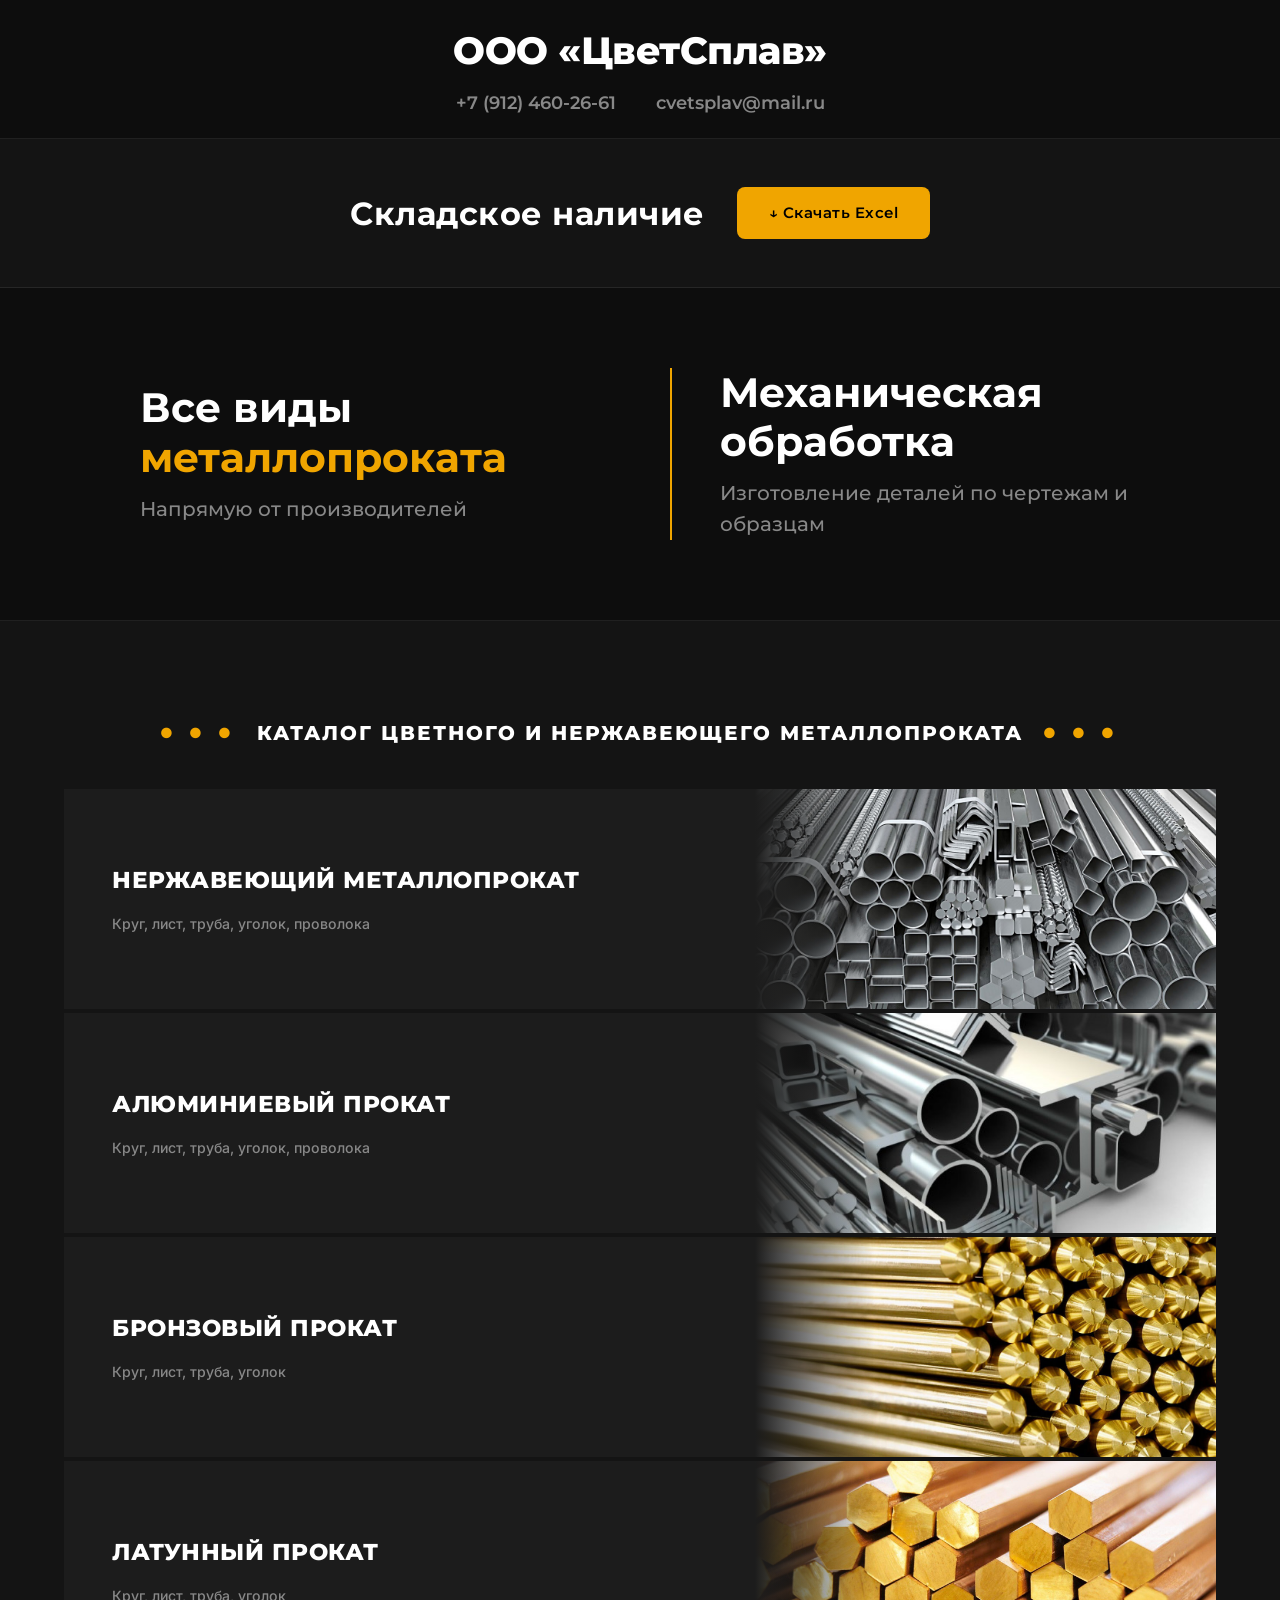
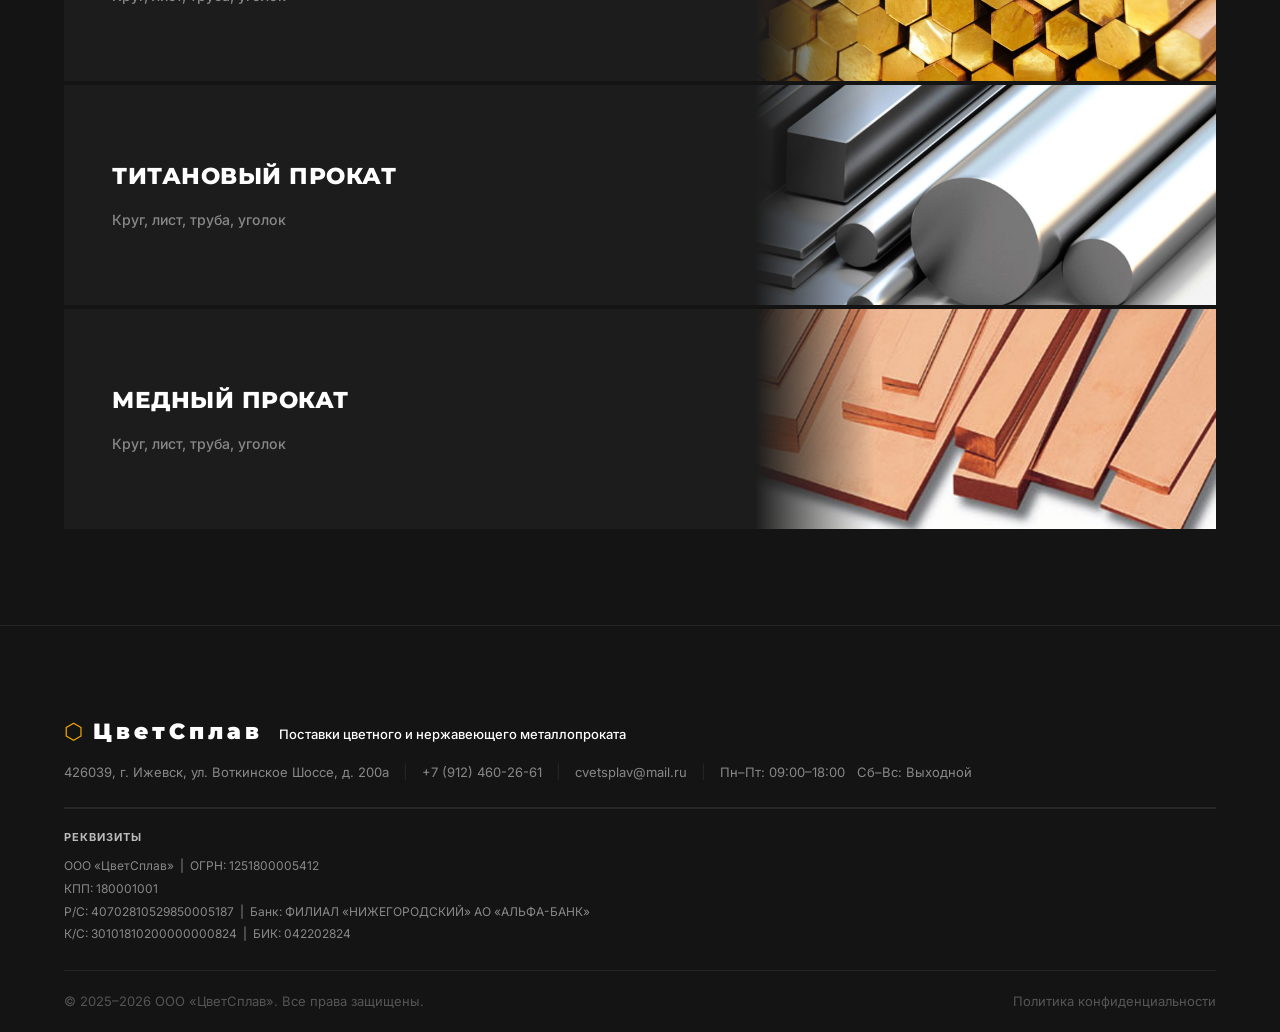
==== index.html @ f182f4a0 "fix: mobile catalog grid overlay, remove lazy loading, catalog links → tel Co-Authored-By: Claude So" ====
<!DOCTYPE html>
<html lang="ru">
<head>
  <meta charset="UTF-8" />
  <meta name="viewport" content="width=device-width, initial-scale=1.0" />
  <title>ООО «ЦветСплав» — Цветной и нержавеющий металлопрокат в Ижевске</title>
  <meta name="description" content="Поставки цветного и нержавеющего металлопроката напрямую от производителей. Нержавейка, алюминий, бронза, латунь, титан, медь. Ижевск." />
  <link rel="preconnect" href="https://fonts.googleapis.com" />
  <link rel="preconnect" href="https://fonts.gstatic.com" crossorigin />
  <link href="https://fonts.googleapis.com/css2?family=Montserrat:wght@400;500;600;700;800;900&family=Inter:wght@400;500;600&display=swap" rel="stylesheet" />
  <link rel="stylesheet" href="css/style.css" />
</head>
<body>

  <!-- 1+2. ШАПКА -->
  <header class="header" id="header">
    <div class="container">
      <div class="header__center">
        <a href="#" class="header__brand">ООО «ЦветСплав»</a>
        <div class="header__contacts">
          <a href="tel:+79124602661" class="header__contact-link">+7 (912) 460-26-61</a>
          <a href="mailto:cvetsplav@mail.ru" class="header__contact-link">cvetsplav@mail.ru</a>
        </div>
      </div>
    </div>
  </header>

  <!-- 3. СКЛАДСКОЕ НАЛИЧИЕ -->
  <section class="nalichie">
    <div class="container">
      <div class="nalichie__inner">
        <span class="nalichie__label">Складское наличие</span>
        <a href="files/nalichie.xlsx" class="btn btn--primary" download>↓ Скачать Excel</a>
      </div>
    </div>
  </section>

  <!-- 4. ДВА ТЕКСТОВЫХ БЛОКА -->
  <section class="hero-split">
    <div class="container">
      <div class="hero-split__grid">
        <div class="hero-split__left">
          <h1 class="hero-split__title">Все виды <span class="accent">металлопроката</span></h1>
          <p class="hero-split__sub">Напрямую от производителей</p>
        </div>
        <div class="hero-split__right">
          <h2 class="hero-split__title">Механическая обработка</h2>
          <p class="hero-split__sub">Изготовление деталей по чертежам и образцам</p>
        </div>
      </div>
    </div>
  </section>

  <!-- 5–10. КАТАЛОГ -->
  <section class="section catalog" id="catalog">
    <div class="container">
      <div class="catalog__header">
        <span class="catalog__dots">● ● ●</span>
        <h2 class="catalog__title">КАТАЛОГ ЦВЕТНОГО И НЕРЖАВЕЮЩЕГО МЕТАЛЛОПРОКАТА</h2>
        <span class="catalog__dots">● ● ●</span>
      </div>

      <div class="catalog__list">

        <a href="tel:+79124602661" class="cat-row">
          <div class="cat-row__body">
            <span class="cat-row__name">НЕРЖАВЕЮЩИЙ МЕТАЛЛОПРОКАТ</span>
            <span class="cat-row__sub">Круг, лист, труба, уголок, проволока</span>
          </div>
          <div class="cat-row__photo">
            <img src="img/nerzhav.jpeg" alt="Нержавеющий металлопрокат">
          </div>
        </a>

        <a href="tel:+79124602661" class="cat-row">
          <div class="cat-row__body">
            <span class="cat-row__name">АЛЮМИНИЕВЫЙ ПРОКАТ</span>
            <span class="cat-row__sub">Круг, лист, труба, уголок, проволока</span>
          </div>
          <div class="cat-row__photo">
            <img src="img/alum.jpg" alt="Алюминиевый прокат">
          </div>
        </a>

        <a href="tel:+79124602661" class="cat-row">
          <div class="cat-row__body">
            <span class="cat-row__name">БРОНЗОВЫЙ ПРОКАТ</span>
            <span class="cat-row__sub">Круг, лист, труба, уголок</span>
          </div>
          <div class="cat-row__photo">
            <img src="img/bronz.jpg" alt="Бронзовый прокат">
          </div>
        </a>

        <a href="tel:+79124602661" class="cat-row">
          <div class="cat-row__body">
            <span class="cat-row__name">ЛАТУННЫЙ ПРОКАТ</span>
            <span class="cat-row__sub">Круг, лист, труба, уголок</span>
          </div>
          <div class="cat-row__photo">
            <img src="img/latun.jpg" alt="Латунный прокат">
          </div>
        </a>

        <a href="tel:+79124602661" class="cat-row">
          <div class="cat-row__body">
            <span class="cat-row__name">ТИТАНОВЫЙ ПРОКАТ</span>
            <span class="cat-row__sub">Круг, лист, труба, уголок</span>
          </div>
          <div class="cat-row__photo">
            <img src="img/titan.jpeg" alt="Титановый прокат">
          </div>
        </a>

        <a href="tel:+79124602661" class="cat-row">
          <div class="cat-row__body">
            <span class="cat-row__name">МЕДНЫЙ ПРОКАТ</span>
            <span class="cat-row__sub">Круг, лист, труба, уголок</span>
          </div>
          <div class="cat-row__photo">
            <img src="img/med.jpg" alt="Медный прокат">
          </div>
        </a>

      </div>
    </div>
  </section>

  <!-- 11. ФУТЕР -->
  <footer class="footer">
    <div class="container">
      <div class="footer__bar">
        <div class="footer__bar-row footer__bar-row--top">
          <a href="#" class="logo footer__bar-logo">
            <span class="logo__icon">⬡</span>
            <span class="logo__text">ЦветСплав</span>
          </a>
          <span class="footer__bar-desc">Поставки цветного и нержавеющего металлопроката</span>
        </div>
        <div class="footer__bar-row footer__bar-row--contacts">
          <span class="footer__bar-item">426039, г. Ижевск, ул. Воткинское Шоссе, д. 200а</span>
          <span class="footer__bar-sep">|</span>
          <a href="tel:+79124602661" class="footer__bar-item footer__bar-link">+7 (912) 460-26-61</a>
          <span class="footer__bar-sep">|</span>
          <a href="mailto:cvetsplav@mail.ru" class="footer__bar-item footer__bar-link">cvetsplav@mail.ru</a>
          <span class="footer__bar-sep">|</span>
          <span class="footer__bar-item">Пн–Пт: 09:00–18:00 &nbsp; Сб–Вс: Выходной</span>
        </div>
      </div>
      <div class="footer__requisites">
        <strong>Реквизиты</strong>
        <p>ООО «ЦветСплав» &nbsp;|&nbsp; ОГРН: 1251800005412</p>
        <p>КПП: 180001001</p>
        <p>Р/С: 40702810529850005187 &nbsp;|&nbsp; Банк: ФИЛИАЛ «НИЖЕГОРОДСКИЙ» АО «АЛЬФА-БАНК»</p>
        <p>К/С: 30101810200000000824 &nbsp;|&nbsp; БИК: 042202824</p>
      </div>
      <div class="footer__bottom">
        <p>© 2025–2026 ООО «ЦветСплав». Все права защищены.</p>
        <a href="#">Политика конфиденциальности</a>
      </div>
    </div>
  </footer>

  <script src="js/main.js"></script>
</body>
</html>
---- css/style.css ----
/* ===== RESET & BASE ===== */
*, *::before, *::after { box-sizing: border-box; margin: 0; padding: 0; }

:root {
  --bg: #0d0d0d;
  --bg-2: #141414;
  --bg-3: #1c1c1c;
  --bg-4: #252525;
  --border: rgba(255,255,255,.08);
  --text: #e8e8e8;
  --text-muted: #888;
  --accent: #f0a500;
  --accent-dark: #c88800;
  --accent-rgb: 240, 165, 0;
  --white: #fff;
  --font-head: 'Montserrat', sans-serif;
  --font-body: 'Inter', sans-serif;
  --radius: 8px;
  --radius-lg: 16px;
  --shadow: 0 8px 40px rgba(0,0,0,.5);
  --transition: .25s ease;
}

html { scroll-behavior: smooth; scroll-padding-top: 80px; }

body {
  background: var(--bg);
  color: var(--text);
  font-family: var(--font-body);
  font-size: 16px;
  line-height: 1.6;
  overflow-x: hidden;
}

a { color: inherit; text-decoration: none; transition: color var(--transition); }
ul { list-style: none; }
img { max-width: 100%; display: block; }
button { cursor: pointer; border: none; background: none; font-family: inherit; }

.accent { color: var(--accent); }

/* ===== CONTAINER ===== */
.container {
  max-width: 1200px;
  margin: 0 auto;
  padding: 0 24px;
}

/* ===== BUTTONS ===== */
.btn {
  display: inline-flex;
  align-items: center;
  justify-content: center;
  gap: 8px;
  font-family: var(--font-head);
  font-weight: 600;
  font-size: 15px;
  letter-spacing: .5px;
  border-radius: var(--radius);
  transition: all var(--transition);
  cursor: pointer;
  white-space: nowrap;
}
.btn--lg { padding: 16px 36px; font-size: 16px; border-radius: 10px; }
.btn--sm { padding: 9px 20px; font-size: 13px; }
.btn--full { width: 100%; }

.btn--primary {
  background: var(--accent);
  color: #000;
  padding: 14px 32px;
}
.btn--primary:hover { background: var(--accent-dark); transform: translateY(-2px); box-shadow: 0 8px 24px rgba(var(--accent-rgb),.35); }

.btn--outline {
  border: 1.5px solid var(--accent);
  color: var(--accent);
  padding: 12px 28px;
  background: transparent;
}
.btn--outline:hover { background: var(--accent); color: #000; }

.btn--ghost {
  border: 1.5px solid rgba(255,255,255,.3);
  color: var(--white);
  padding: 14px 32px;
  background: transparent;
}
.btn--ghost:hover { border-color: var(--white); background: rgba(255,255,255,.1); }

/* ===== SECTION ===== */
.section { padding: 96px 0; }

.section__header {
  text-align: center;
  margin-bottom: 64px;
}

.section__label {
  display: inline-block;
  font-family: var(--font-head);
  font-size: 12px;
  font-weight: 700;
  letter-spacing: 3px;
  text-transform: uppercase;
  color: var(--accent);
  margin-bottom: 12px;
}

.section__title {
  font-family: var(--font-head);
  font-size: clamp(28px, 4vw, 42px);
  font-weight: 800;
  color: var(--white);
  line-height: 1.2;
  margin-bottom: 16px;
}

.section__desc {
  font-size: 17px;
  color: var(--text-muted);
  max-width: 520px;
  margin: 0 auto;
}

/* ===== HEADER ===== */
.header {
  background: var(--bg);
  border-bottom: 1px solid var(--border);
}

.header__inner {
  display: flex;
  align-items: center;
  gap: 32px;
  height: 76px;
}

.logo {
  display: flex;
  align-items: center;
  gap: 10px;
  flex-shrink: 0;
}
.logo__icon {
  font-size: 22px;
  color: var(--accent);
  line-height: 1;
}
.logo__text {
  font-family: var(--font-head);
  font-size: 22px;
  font-weight: 900;
  letter-spacing: 4px;
  color: var(--white);
}

.nav { margin-left: auto; }
.nav__list {
  display: flex;
  gap: 4px;
  align-items: center;
}
.nav__link {
  font-family: var(--font-head);
  font-size: 13px;
  font-weight: 600;
  letter-spacing: .5px;
  color: var(--text-muted);
  padding: 6px 12px;
  border-radius: 6px;
  transition: color var(--transition), background var(--transition);
}
.nav__link:hover { color: var(--white); background: rgba(255,255,255,.06); }

.header__right {
  display: flex;
  align-items: center;
  gap: 16px;
  flex-shrink: 0;
}
.header__phone {
  font-family: var(--font-head);
  font-weight: 700;
  font-size: 15px;
  color: var(--white);
}
.header__phone:hover { color: var(--accent); }
.header__email {
  font-size: 13px;
  color: var(--text-muted);
}
.header__email:hover { color: var(--accent); }

.header__right-col {
  display: flex;
  flex-direction: column;
  align-items: flex-end;
  gap: 6px;
}

.btn--download {
  background: #ffe000;
  color: #000;
  font-family: var(--font-head);
  font-weight: 800;
  font-size: 13px;
  letter-spacing: .3px;
  padding: 8px 18px;
  border-radius: 6px;
  white-space: nowrap;
  transition: all var(--transition);
  box-shadow: 0 2px 12px rgba(255,224,0,.35);
}
.btn--download:hover {
  background: #ffd000;
  transform: translateY(-1px);
  box-shadow: 0 4px 18px rgba(255,224,0,.55);
}

.burger {
  display: none;
  flex-direction: column;
  gap: 5px;
  padding: 8px;
  margin-left: auto;
}
.burger span {
  display: block;
  width: 24px; height: 2px;
  background: var(--white);
  border-radius: 2px;
  transition: all var(--transition);
}
.burger.active span:nth-child(1) { transform: translateY(7px) rotate(45deg); }
.burger.active span:nth-child(2) { opacity: 0; }
.burger.active span:nth-child(3) { transform: translateY(-7px) rotate(-45deg); }

/* ===== HEADER CENTERED ===== */
.header__center {
  display: flex;
  flex-direction: column;
  align-items: center;
  padding: 20px 0;
  gap: 8px;
  width: 100%;
  text-align: center;
}
.header__brand {
  font-family: var(--font-head);
  font-weight: 800;
  font-size: clamp(26px, 3vw, 42px);
  color: var(--white);
  text-decoration: none;
  letter-spacing: -0.5px;
}
.header__brand:hover { color: var(--accent); }
.header__contacts {
  display: flex;
  align-items: center;
  gap: 40px;
  flex-wrap: wrap;
  justify-content: center;
}
.header__contact-link {
  font-family: var(--font-head);
  font-weight: 600;
  font-size: clamp(14px, 1.4vw, 18px);
  color: var(--text-muted);
  text-decoration: none;
  transition: color var(--transition);
}
.header__contact-link:hover { color: var(--accent); }

/* ===== CATALOG ROWS ===== */
.catalog__list {
  display: flex;
  flex-direction: column;
  gap: 4px;
}
.cat-row {
  display: flex;
  align-items: stretch;
  height: 220px;
  background: var(--bg-3);
  text-decoration: none;
  overflow: hidden;
  transition: transform .2s ease, box-shadow .2s ease;
}
.cat-row:hover {
  transform: translateY(-2px);
  box-shadow: 0 8px 32px rgba(0,0,0,.6);
}
.cat-row__body {
  flex: 1;
  padding: 40px 48px;
  display: flex;
  flex-direction: column;
  justify-content: center;
  gap: 14px;
}
.cat-row__name {
  font-family: var(--font-head);
  font-weight: 800;
  font-size: clamp(18px, 1.8vw, 26px);
  color: var(--white);
  letter-spacing: 0.5px;
  text-transform: uppercase;
}
.cat-row__sub {
  font-size: clamp(13px, 1.1vw, 16px);
  color: var(--text-muted);
  font-weight: 500;
}
.cat-row__photo {
  width: 40%;
  flex-shrink: 0;
  position: relative;
  overflow: hidden;
}
.cat-row__photo::before {
  content: '';
  position: absolute;
  left: 0; top: 0; bottom: 0;
  width: 120px;
  background: linear-gradient(to right, var(--bg-3), transparent);
  z-index: 1;
}
.cat-row__photo img {
  width: 100%;
  height: 100%;
  object-fit: cover;
  display: block;
}

/* ===== NALICHIE ===== */
.nalichie {
  background: var(--bg-2);
  border-bottom: 1px solid var(--border);
  padding: 48px 0;
}
.nalichie__inner {
  display: flex;
  align-items: center;
  justify-content: center;
  gap: 32px;
  flex-wrap: wrap;
  text-align: center;
}
.nalichie__label {
  font-family: var(--font-head);
  font-weight: 700;
  font-size: clamp(22px, 2.5vw, 32px);
  color: var(--white);
  letter-spacing: 0.5px;
}

/* ===== HERO SPLIT ===== */
.hero-split {
  background: var(--bg);
  padding: 80px 0;
  border-bottom: 1px solid var(--border);
}
.hero-split__grid {
  display: grid;
  grid-template-columns: 1fr 1fr;
  gap: 60px;
  align-items: center;
  max-width: 1000px;
  margin: 0 auto;
}
.hero-split__title {
  font-family: var(--font-head);
  font-weight: 700;
  font-size: clamp(28px, 3.2vw, 48px);
  color: var(--white);
  line-height: 1.2;
  margin-bottom: 12px;
}
.hero-split__sub {
  font-family: var(--font-head);
  font-size: clamp(16px, 1.6vw, 22px);
  font-weight: 500;
  color: var(--text-muted);
  line-height: 1.5;
}
.hero-split__right {
  padding-left: 48px;
  border-left: 2px solid var(--accent);
}

/* ===== HERO ===== */
.hero {
  position: relative;
  min-height: 100vh;
  display: flex;
  align-items: center;
  padding-top: 76px;
  overflow: hidden;
}

.hero__bg {
  position: absolute;
  inset: 0;
  background:
    linear-gradient(135deg, #0a0a0a 0%, #1a1008 40%, #0d0d0d 100%);
}

.hero__bg::before {
  content: '';
  position: absolute;
  inset: 0;
  background-image:
    repeating-linear-gradient(
      0deg,
      transparent,
      transparent 2px,
      rgba(255,255,255,.015) 2px,
      rgba(255,255,255,.015) 4px
    ),
    repeating-linear-gradient(
      90deg,
      transparent,
      transparent 60px,
      rgba(255,255,255,.015) 60px,
      rgba(255,255,255,.015) 61px
    );
}

.hero__bg::after {
  content: '';
  position: absolute;
  top: -20%;
  right: -10%;
  width: 70%;
  height: 130%;
  background: radial-gradient(ellipse at center, rgba(var(--accent-rgb), .07) 0%, transparent 65%);
  pointer-events: none;
}

.hero__overlay {
  position: absolute;
  inset: 0;
  background: linear-gradient(to bottom, rgba(13,13,13,.2) 0%, rgba(13,13,13,.7) 100%);
}

.hero__content {
  position: relative;
  max-width: 760px;
  padding: 80px 0;
}

.hero__badge {
  display: inline-flex;
  align-items: center;
  gap: 8px;
  background: rgba(var(--accent-rgb),.12);
  border: 1px solid rgba(var(--accent-rgb),.3);
  color: var(--accent);
  font-family: var(--font-head);
  font-size: 12px;
  font-weight: 700;
  letter-spacing: 2px;
  text-transform: uppercase;
  padding: 6px 16px;
  border-radius: 20px;
  margin-bottom: 28px;
}
.hero__badge::before {
  content: '';
  width: 6px; height: 6px;
  background: var(--accent);
  border-radius: 50%;
  animation: blink 1.5s ease-in-out infinite;
}
@keyframes blink { 0%,100%{opacity:1} 50%{opacity:.3} }

.hero__title {
  font-family: var(--font-head);
  font-size: clamp(28px, 3.8vw, 48px);
  font-weight: 900;
  line-height: 1.05;
  color: var(--white);
  margin-bottom: 24px;
  letter-spacing: -1px;
}

.hero__subtitle {
  font-size: clamp(17px, 1.8vw, 22px);
  color: var(--text-muted);
  line-height: 1.7;
  margin-bottom: 0;
  max-width: 600px;
}

.hero__inner {
  padding: 80px 0;
  display: flex;
  flex-direction: column;
  align-items: center;
  gap: 48px;
  text-align: center;
}

.hero__nalichie {
  display: flex;
  align-items: center;
  gap: 24px;
  flex-wrap: wrap;
  justify-content: center;
}

.hero__nalichie-label {
  font-family: var(--font-head);
  font-weight: 700;
  font-size: 20px;
  color: var(--white);
  letter-spacing: 0.5px;
}

.hero__split {
  display: grid;
  grid-template-columns: 1fr 1fr;
  gap: 60px;
  width: 100%;
  max-width: 960px;
  text-align: left;
}

.hero__split-right {
  display: flex;
  align-items: center;
  padding-left: 48px;
  border-left: 3px solid var(--accent);
}

.hero__service-text {
  font-size: clamp(17px, 1.8vw, 22px);
  font-weight: 600;
  line-height: 1.6;
  color: var(--text);
}

.hero__actions {
  display: flex;
  gap: 16px;
  flex-wrap: wrap;
  margin-bottom: 64px;
}

.hero__stats {
  display: flex;
  gap: 40px;
  padding-top: 32px;
  border-top: 1px solid var(--border);
  flex-wrap: wrap;
}
.hero__stat strong {
  display: block;
  font-family: var(--font-head);
  font-size: 28px;
  font-weight: 800;
  color: var(--accent);
  line-height: 1;
  margin-bottom: 4px;
}
.hero__stat span {
  font-size: 13px;
  color: var(--text-muted);
  letter-spacing: .5px;
}

.hero__scroll {
  position: absolute;
  bottom: 40px;
  left: 50%;
  transform: translateX(-50%);
  display: flex;
  flex-direction: column;
  align-items: center;
}
.hero__scroll-line {
  display: block;
  width: 1px;
  height: 60px;
  background: linear-gradient(to bottom, var(--accent), transparent);
  animation: scrollline 2s ease-in-out infinite;
}
@keyframes scrollline { 0%,100%{opacity:1;transform:scaleY(1)} 50%{opacity:.3;transform:scaleY(.5)} }

/* ===== SERVICES ===== */
.services { background: var(--bg); }

.services__grid {
  display: grid;
  grid-template-columns: repeat(3, 1fr);
  gap: 24px;
}

.service-card {
  background: var(--bg-3);
  border: 1px solid var(--border);
  border-radius: var(--radius-lg);
  padding: 36px 28px;
  transition: all var(--transition);
  position: relative;
  overflow: hidden;
}
.service-card::before {
  content: '';
  position: absolute;
  top: 0; left: 0; right: 0;
  height: 3px;
  background: var(--accent);
  transform: scaleX(0);
  transition: transform var(--transition);
  transform-origin: left;
}
.service-card:hover { transform: translateY(-6px); border-color: rgba(var(--accent-rgb),.3); box-shadow: var(--shadow); }
.service-card:hover::before { transform: scaleX(1); }

.service-card--accent {
  background: linear-gradient(135deg, rgba(var(--accent-rgb),.12), var(--bg-3));
  border-color: rgba(var(--accent-rgb),.25);
}

.service-card__icon {
  width: 52px; height: 52px;
  color: var(--accent);
  margin-bottom: 20px;
}
.service-card__icon svg { width: 100%; height: 100%; }

.service-card__title {
  font-family: var(--font-head);
  font-size: 18px;
  font-weight: 700;
  color: var(--white);
  margin-bottom: 12px;
}

.service-card__text {
  font-size: 14px;
  color: var(--text-muted);
  line-height: 1.6;
  margin-bottom: 20px;
}

.service-card__link {
  font-family: var(--font-head);
  font-size: 13px;
  font-weight: 600;
  color: var(--accent);
  letter-spacing: .5px;
  transition: gap var(--transition);
}
.service-card__link:hover { opacity: .8; }

/* ===== CATALOG ===== */
.catalog { background: var(--bg-2); }

.catalog__header {
  display: flex;
  align-items: center;
  justify-content: center;
  gap: 20px;
  margin-bottom: 40px;
  flex-wrap: wrap;
}

.catalog__title {
  font-family: var(--font-head);
  font-size: clamp(14px, 2vw, 20px);
  font-weight: 800;
  letter-spacing: 2px;
  color: var(--white);
  text-align: center;
}

.catalog__dots {
  color: var(--accent);
  font-size: 14px;
  letter-spacing: 6px;
  white-space: nowrap;
}

.catalog__grid {
  display: grid;
  grid-template-columns: repeat(3, 1fr);
  gap: 6px;
}

.cat-card {
  position: relative;
  display: block;
  padding-top: 75%;
  border-radius: 6px;
  overflow: hidden;
  cursor: pointer;
  text-decoration: none;
}

.cat-card:hover { transform: scale(1.03); z-index: 1; }
.cat-card { transition: transform .25s ease, box-shadow .25s ease; }
.cat-card:hover { box-shadow: 0 8px 32px rgba(0,0,0,.6); }

/* Metal texture backgrounds */
.cat-card--nerzhav {
  background:
    repeating-linear-gradient(85deg, transparent, transparent 3px, rgba(255,255,255,.04) 3px, rgba(255,255,255,.04) 4px),
    linear-gradient(160deg, #6e7a82 0%, #9eaeb8 30%, #b8c8d0 50%, #7a8a92 70%, #505a60 100%);
}
.cat-card--bronz {
  background:
    repeating-linear-gradient(80deg, transparent, transparent 4px, rgba(0,0,0,.06) 4px, rgba(0,0,0,.06) 5px),
    linear-gradient(150deg, #4a3020 0%, #7a5030 30%, #9a6840 50%, #6a4828 70%, #3a2418 100%);
}
.cat-card--latun {
  background:
    repeating-linear-gradient(75deg, transparent, transparent 3px, rgba(255,255,255,.05) 3px, rgba(255,255,255,.05) 4px),
    linear-gradient(155deg, #7a6010 0%, #b89020 30%, #d0a828 50%, #9a7818 70%, #5a4808 100%);
}
.cat-card--med {
  background:
    repeating-linear-gradient(80deg, transparent, transparent 3px, rgba(0,0,0,.05) 3px, rgba(0,0,0,.05) 4px),
    linear-gradient(150deg, #6a3010 0%, #a05020 30%, #c06830 50%, #884018 70%, #4a2808 100%);
}
.cat-card--alum {
  background:
    repeating-linear-gradient(88deg, transparent, transparent 2px, rgba(255,255,255,.06) 2px, rgba(255,255,255,.06) 3px),
    linear-gradient(160deg, #888890 0%, #b0b8c0 30%, #c8d0d8 50%, #909898 70%, #606870 100%);
}
.cat-card--dyural {
  background:
    repeating-linear-gradient(82deg, transparent, transparent 3px, rgba(255,255,255,.04) 3px, rgba(255,255,255,.04) 4px),
    linear-gradient(155deg, #505860 0%, #707880 30%, #888890 50%, #585860 70%, #383840 100%);
}
.cat-card--titan {
  background:
    repeating-linear-gradient(85deg, transparent, transparent 4px, rgba(255,255,255,.03) 4px, rgba(255,255,255,.03) 5px),
    linear-gradient(160deg, #2a3038 0%, #404850 30%, #505860 50%, #303840 70%, #202830 100%);
}
.cat-card--svinets {
  background:
    repeating-linear-gradient(78deg, transparent, transparent 3px, rgba(0,0,0,.08) 3px, rgba(0,0,0,.08) 4px),
    linear-gradient(150deg, #202830 0%, #303848 30%, #3a4050 50%, #282838 70%, #181820 100%);
}

.cat-card__overlay {
  position: absolute;
  inset: 0;
  background: linear-gradient(to top, rgba(0,0,0,.82) 0%, rgba(0,0,0,.3) 50%, rgba(0,0,0,.1) 100%);
  transition: background .25s ease;
}
.cat-card:hover .cat-card__overlay {
  background: linear-gradient(to top, rgba(0,0,0,.9) 0%, rgba(0,0,0,.4) 50%, rgba(0,0,0,.15) 100%);
}

.cat-card__body {
  position: absolute;
  bottom: 0; left: 0; right: 0;
  padding: 16px 14px;
  text-align: center;
}

.cat-card__name {
  display: block;
  font-family: var(--font-head);
  font-size: clamp(11px, 1.1vw, 14px);
  font-weight: 800;
  letter-spacing: 1px;
  color: var(--accent);
  line-height: 1.3;
  text-transform: uppercase;
  margin-bottom: 5px;
}

.cat-card__sub {
  display: block;
  font-size: 11px;
  color: rgba(255,255,255,.6);
  line-height: 1.3;
}

/* ===== ABOUT ===== */
.about {
  background: var(--bg-2);
  position: relative;
  overflow: hidden;
}
.about::before {
  content: 'STEEL';
  position: absolute;
  right: -2%;
  top: 50%;
  transform: translateY(-50%);
  font-family: var(--font-head);
  font-size: 220px;
  font-weight: 900;
  color: rgba(255,255,255,.02);
  pointer-events: none;
  user-select: none;
  letter-spacing: -10px;
}

.about__inner {
  display: grid;
  grid-template-columns: 1fr 1fr;
  gap: 80px;
  align-items: center;
}

.about__content .section__label { text-align: left; }
.about__content .section__title { text-align: left; }

.about__text {
  color: var(--text-muted);
  line-height: 1.8;
  margin-bottom: 16px;
}
.about__text strong { color: var(--white); }

.about__list {
  margin: 24px 0 36px;
  display: flex;
  flex-direction: column;
  gap: 10px;
}
.about__list li {
  display: flex;
  align-items: center;
  gap: 12px;
  font-size: 15px;
  color: var(--text);
}
.about__list li::before {
  content: '';
  flex-shrink: 0;
  width: 18px; height: 18px;
  background: rgba(var(--accent-rgb),.15);
  border: 1.5px solid var(--accent);
  border-radius: 50%;
  background-image: url("data:image/svg+xml,%3Csvg viewBox='0 0 12 12' fill='none' xmlns='http://www.w3.org/2000/svg'%3E%3Cpath d='M2 6l3 3 5-5' stroke='%23f0a500' stroke-width='1.5' stroke-linecap='round' stroke-linejoin='round'/%3E%3C/svg%3E");
  background-repeat: no-repeat;
  background-position: center;
  background-size: 12px;
}

.about__numbers {
  display: grid;
  grid-template-columns: 1fr 1fr;
  gap: 24px;
}

.about__num {
  background: var(--bg-4);
  border: 1px solid var(--border);
  border-radius: var(--radius-lg);
  padding: 28px 24px;
  text-align: center;
  transition: border-color var(--transition);
}
.about__num:hover { border-color: rgba(var(--accent-rgb),.4); }

.about__num strong {
  display: inline-block;
  font-family: var(--font-head);
  font-size: 44px;
  font-weight: 900;
  color: var(--accent);
  line-height: 1;
}
.num-suffix {
  font-family: var(--font-head);
  font-size: 24px;
  font-weight: 700;
  color: var(--accent);
}
.about__num p {
  font-size: 13px;
  color: var(--text-muted);
  margin-top: 8px;
  font-family: var(--font-head);
  letter-spacing: .5px;
}

/* ===== ADVANTAGES ===== */
.advantages { background: var(--bg); }

.advantages__grid {
  display: grid;
  grid-template-columns: repeat(3, 1fr);
  gap: 24px;
}

.adv-card {
  background: var(--bg-3);
  border: 1px solid var(--border);
  border-radius: var(--radius-lg);
  padding: 32px 28px;
  position: relative;
  transition: all var(--transition);
}
.adv-card:hover { transform: translateY(-4px); border-color: rgba(var(--accent-rgb),.25); }

.adv-card__num {
  position: absolute;
  top: 20px; right: 24px;
  font-family: var(--font-head);
  font-size: 11px;
  font-weight: 700;
  letter-spacing: 2px;
  color: rgba(var(--accent-rgb),.4);
}

.adv-card__icon {
  width: 44px; height: 44px;
  color: var(--accent);
  margin-bottom: 16px;
}
.adv-card__icon svg { width: 100%; height: 100%; }

.adv-card h3 {
  font-family: var(--font-head);
  font-size: 17px;
  font-weight: 700;
  color: var(--white);
  margin-bottom: 10px;
}
.adv-card p {
  font-size: 14px;
  color: var(--text-muted);
  line-height: 1.6;
}

/* ===== PORTFOLIO ===== */
.portfolio { background: var(--bg-2); }

.portfolio__filter {
  display: flex;
  gap: 8px;
  justify-content: center;
  flex-wrap: wrap;
  margin-bottom: 40px;
}

.filter-btn {
  font-family: var(--font-head);
  font-size: 13px;
  font-weight: 600;
  letter-spacing: .5px;
  padding: 8px 20px;
  border-radius: 20px;
  border: 1.5px solid var(--border);
  color: var(--text-muted);
  background: transparent;
  transition: all var(--transition);
}
.filter-btn:hover { border-color: var(--accent); color: var(--accent); }
.filter-btn.active { background: var(--accent); border-color: var(--accent); color: #000; }

.portfolio__grid {
  display: grid;
  grid-template-columns: repeat(3, 1fr);
  gap: 20px;
}

.portfolio-item {
  border-radius: var(--radius-lg);
  overflow: hidden;
  transition: transform var(--transition);
}
.portfolio-item:hover { transform: scale(1.02); }
.portfolio-item:nth-child(1),
.portfolio-item:nth-child(4) { grid-column: span 1; }

.portfolio-item__img {
  position: relative;
  padding-top: 70%;
  background-size: cover;
  background-position: center;
}
.portfolio-item__img--1 { background: linear-gradient(135deg, #1a1208 0%, #2d2008 40%, #1a1208 100%); }
.portfolio-item__img--2 { background: linear-gradient(135deg, #0d1520 0%, #1a2535 40%, #0d1520 100%); }
.portfolio-item__img--3 { background: linear-gradient(135deg, #0a1a0a 0%, #152515 40%, #0a1a0a 100%); }
.portfolio-item__img--4 { background: linear-gradient(135deg, #1a0d0d 0%, #2d1515 40%, #1a0d0d 100%); }
.portfolio-item__img--5 { background: linear-gradient(135deg, #12120d 0%, #252508 40%, #12120d 100%); }
.portfolio-item__img--6 { background: linear-gradient(135deg, #0d0d1a 0%, #151528 40%, #0d0d1a 100%); }

.portfolio-item__img::before {
  content: '🔩';
  position: absolute;
  top: 50%; left: 50%;
  transform: translate(-50%, -50%);
  font-size: 48px;
  opacity: .15;
}

.portfolio-item__overlay {
  position: absolute;
  bottom: 0; left: 0; right: 0;
  padding: 20px;
  background: linear-gradient(to top, rgba(0,0,0,.85) 0%, transparent 100%);
  transform: translateY(10px);
  opacity: 0;
  transition: all var(--transition);
}
.portfolio-item:hover .portfolio-item__overlay { opacity: 1; transform: none; }

.portfolio-item__cat {
  display: inline-block;
  background: var(--accent);
  color: #000;
  font-family: var(--font-head);
  font-size: 11px;
  font-weight: 700;
  letter-spacing: 1px;
  text-transform: uppercase;
  padding: 3px 10px;
  border-radius: 4px;
  margin-bottom: 6px;
}
.portfolio-item__overlay p {
  font-size: 13px;
  color: var(--text-muted);
}

/* ===== PROCESS ===== */
.process { background: var(--bg); }

.process__steps {
  display: grid;
  grid-template-columns: repeat(3, 1fr);
  gap: 0;
  position: relative;
}
.process__steps::before {
  content: '';
  position: absolute;
  top: 36px; left: 16.666%;
  right: 16.666%;
  height: 1px;
  background: linear-gradient(to right, var(--accent), rgba(var(--accent-rgb),.1));
  pointer-events: none;
}

.process-step {
  padding: 32px 28px;
  position: relative;
}
.process-step:nth-child(n+4) { border-top: 1px solid var(--border); }

.process-step__num {
  display: flex;
  align-items: center;
  justify-content: center;
  width: 56px; height: 56px;
  background: var(--bg-4);
  border: 2px solid var(--accent);
  border-radius: 50%;
  font-family: var(--font-head);
  font-size: 14px;
  font-weight: 800;
  color: var(--accent);
  margin-bottom: 20px;
  position: relative;
  z-index: 1;
}

.process-step__body h3 {
  font-family: var(--font-head);
  font-size: 17px;
  font-weight: 700;
  color: var(--white);
  margin-bottom: 10px;
}
.process-step__body p {
  font-size: 14px;
  color: var(--text-muted);
  line-height: 1.6;
}

/* ===== CTA SECTION ===== */
.cta-section {
  background: var(--bg-2);
  position: relative;
  overflow: hidden;
}
.cta-section::before {
  content: '';
  position: absolute;
  top: -50%; left: -10%;
  width: 50%; height: 200%;
  background: radial-gradient(ellipse, rgba(var(--accent-rgb),.06) 0%, transparent 60%);
  pointer-events: none;
}

.cta-section__inner {
  display: grid;
  grid-template-columns: 1fr 1fr;
  gap: 80px;
  align-items: center;
}

.cta-section__content .section__label,
.cta-section__content .section__title { text-align: left; }
.cta-section__content .section__title { margin-bottom: 16px; }

.cta-section__content > p {
  color: var(--text-muted);
  font-size: 16px;
  line-height: 1.7;
  margin-bottom: 28px;
}

.cta-section__bonuses {
  display: flex;
  flex-direction: column;
  gap: 10px;
}
.cta-section__bonuses li {
  display: flex;
  align-items: center;
  gap: 10px;
  font-size: 15px;
  color: var(--text);
  font-family: var(--font-head);
  font-weight: 500;
}
.cta-section__bonuses li::before {
  content: '✓';
  flex-shrink: 0;
  width: 22px; height: 22px;
  display: flex;
  align-items: center;
  justify-content: center;
  background: var(--accent);
  color: #000;
  border-radius: 50%;
  font-size: 11px;
  font-weight: 800;
}

.cta-form {
  background: var(--bg-4);
  border: 1px solid var(--border);
  border-radius: var(--radius-lg);
  padding: 40px;
  position: relative;
}

.form-group {
  margin-bottom: 20px;
}
.form-group label {
  display: block;
  font-family: var(--font-head);
  font-size: 12px;
  font-weight: 600;
  letter-spacing: 1px;
  text-transform: uppercase;
  color: var(--text-muted);
  margin-bottom: 8px;
}
.form-group input,
.form-group textarea {
  width: 100%;
  background: var(--bg-3);
  border: 1.5px solid var(--border);
  border-radius: var(--radius);
  padding: 13px 16px;
  color: var(--white);
  font-family: var(--font-body);
  font-size: 15px;
  transition: border-color var(--transition);
  outline: none;
  resize: none;
}
.form-group input::placeholder,
.form-group textarea::placeholder { color: #555; }
.form-group input:focus,
.form-group textarea:focus { border-color: var(--accent); }

.form-note {
  font-size: 12px;
  color: #555;
  text-align: center;
  margin-top: 14px;
}
.form-note a { color: var(--text-muted); text-decoration: underline; }

.form-success {
  display: none;
  position: absolute;
  inset: 0;
  background: var(--bg-4);
  border-radius: var(--radius-lg);
  align-items: center;
  justify-content: center;
  flex-direction: column;
  text-align: center;
  padding: 40px;
  font-size: 16px;
  color: var(--white);
  gap: 8px;
}
.form-success strong {
  font-family: var(--font-head);
  font-size: 20px;
  color: var(--accent);
}
.form-success.visible { display: flex; }

/* ===== CONTACTS ===== */
.contacts { background: var(--bg); }

.contacts__inner {
  display: grid;
  grid-template-columns: 1fr 1fr;
  gap: 60px;
  align-items: start;
}

.contact-item {
  display: flex;
  gap: 16px;
  margin-bottom: 28px;
}
.contact-item:last-of-type { margin-bottom: 0; }

.contact-item__icon {
  flex-shrink: 0;
  width: 44px; height: 44px;
  background: var(--bg-3);
  border: 1px solid var(--border);
  border-radius: 10px;
  display: flex;
  align-items: center;
  justify-content: center;
  color: var(--accent);
  margin-top: 2px;
}
.contact-item__icon svg { width: 22px; height: 22px; }

.contact-item strong {
  display: block;
  font-family: var(--font-head);
  font-size: 13px;
  font-weight: 700;
  letter-spacing: .5px;
  color: var(--text-muted);
  text-transform: uppercase;
  margin-bottom: 4px;
}
.contact-item p {
  font-size: 16px;
  color: var(--white);
  font-weight: 500;
}
.contact-item p a:hover { color: var(--accent); }
.contact-item small {
  font-size: 13px;
  color: var(--text-muted);
}

.contacts__social {
  display: flex;
  gap: 12px;
  margin-top: 32px;
  padding-top: 32px;
  border-top: 1px solid var(--border);
}
.social-link {
  width: 44px; height: 44px;
  background: var(--bg-3);
  border: 1px solid var(--border);
  border-radius: 10px;
  display: flex;
  align-items: center;
  justify-content: center;
  color: var(--text-muted);
  transition: all var(--transition);
}
.social-link svg { width: 22px; height: 22px; }
.social-link:hover { background: var(--accent); border-color: var(--accent); color: #000; }

.contacts__map { border-radius: var(--radius-lg); overflow: hidden; }

.map-placeholder {
  height: 400px;
  background: var(--bg-3);
  border: 1px solid var(--border);
  border-radius: var(--radius-lg);
  display: flex;
  align-items: center;
  justify-content: center;
}
.map-placeholder__inner {
  text-align: center;
  display: flex;
  flex-direction: column;
  align-items: center;
  gap: 12px;
}
.map-placeholder__inner svg { width: 64px; height: 64px; color: var(--text-muted); }
.map-placeholder__inner p { font-size: 15px; color: var(--text-muted); }

/* ===== FOOTER ===== */
.footer {
  background: var(--bg-2);
  border-top: 1px solid var(--border);
  padding: 64px 0 0;
}

.footer__inner {
  display: grid;
  grid-template-columns: 2fr 1fr 1fr 1fr;
  gap: 48px;
  padding-bottom: 48px;
}

.footer__brand .logo { margin-bottom: 16px; }
.footer__brand p {
  font-size: 14px;
  color: var(--text-muted);
  line-height: 1.7;
  max-width: 260px;
}

.footer__nav strong,
.footer__contact strong {
  display: block;
  font-family: var(--font-head);
  font-size: 13px;
  font-weight: 700;
  letter-spacing: 1px;
  text-transform: uppercase;
  color: var(--white);
  margin-bottom: 20px;
}
.footer__nav ul {
  display: flex;
  flex-direction: column;
  gap: 10px;
}
.footer__nav a {
  font-size: 14px;
  color: var(--text-muted);
}
.footer__nav a:hover { color: var(--accent); }

.footer__contact p {
  font-size: 14px;
  color: var(--text-muted);
  margin-bottom: 8px;
}
.footer__contact a:hover { color: var(--accent); }

.footer__bottom {
  display: flex;
  align-items: center;
  justify-content: space-between;
  padding: 20px 0;
  border-top: 1px solid var(--border);
  font-size: 13px;
  color: #555;
}
.footer__bottom a:hover { color: var(--accent); }

.footer__bar {
  display: flex;
  flex-direction: column;
  gap: 12px;
  padding: 24px 0;
  border-bottom: 1px solid var(--border);
}
.footer__bar-row {
  display: flex;
  align-items: center;
  flex-wrap: wrap;
  gap: 8px 16px;
}
.footer__bar-row--top { gap: 16px; align-items: baseline; }
.footer__bar-row--contacts { gap: 8px 14px; }
.footer__bar-sep {
  color: var(--border);
  font-size: 14px;
}
.footer__bar-item {
  font-size: 13px;
  color: var(--text-muted);
}
.footer__bar-link {
  color: var(--text-muted);
  text-decoration: none;
  transition: color var(--transition);
}
.footer__bar-link:hover { color: var(--accent); }
.footer__bar-logo { flex-shrink: 0; }
.footer__bar-desc {
  font-size: 13px;
  color: var(--white);
  font-weight: 500;
}

.footer__requisites {
  border-top: 1px solid var(--border);
  padding: 20px 0;
  margin-bottom: 4px;
}
.footer__requisites strong {
  display: block;
  font-size: 11px;
  text-transform: uppercase;
  letter-spacing: 1px;
  color: #bbb;
  margin-bottom: 8px;
}
.footer__requisites p {
  font-size: 12px;
  color: var(--text-muted);
  line-height: 1.9;
}
.footer__addr,
.footer__hours {
  font-size: 13px;
  color: var(--text-muted);
  margin-top: 6px;
}

/* ===== BACK TO TOP ===== */
.back-top {
  position: fixed;
  bottom: 32px;
  right: 32px;
  width: 48px; height: 48px;
  background: var(--accent);
  color: #000;
  font-size: 18px;
  font-weight: 700;
  border-radius: 50%;
  display: flex;
  align-items: center;
  justify-content: center;
  opacity: 0;
  pointer-events: none;
  transition: all var(--transition);
  z-index: 999;
  box-shadow: 0 4px 20px rgba(var(--accent-rgb),.4);
}
.back-top.visible { opacity: 1; pointer-events: all; }
.back-top:hover { transform: translateY(-3px); }

/* ===== ANIMATIONS ===== */
.fade-in {
  opacity: 0;
  transform: translateY(30px);
  transition: opacity .6s ease, transform .6s ease;
}
.fade-in.visible {
  opacity: 1;
  transform: none;
}
.fade-in:nth-child(2) { transition-delay: .1s; }
.fade-in:nth-child(3) { transition-delay: .2s; }
.fade-in:nth-child(4) { transition-delay: .3s; }
.fade-in:nth-child(5) { transition-delay: .4s; }
.fade-in:nth-child(6) { transition-delay: .5s; }

/* ===== RESPONSIVE ===== */
@media (max-width: 1024px) {
  .services__grid { grid-template-columns: repeat(2, 1fr); }
  .advantages__grid { grid-template-columns: repeat(2, 1fr); }
  .portfolio__grid { grid-template-columns: repeat(2, 1fr); }
  .process__steps { grid-template-columns: repeat(2, 1fr); }
  .process__steps::before { display: none; }
  .process-step:nth-child(n+3) { border-top: 1px solid var(--border); }
  .footer__inner { grid-template-columns: 1fr 1fr; gap: 36px; }
}

@media (max-width: 768px) {
  .section { padding: 64px 0; }

  .nav {
    position: fixed;
    top: 76px; left: 0; right: 0;
    background: var(--bg-2);
    padding: 24px;
    border-top: 1px solid var(--border);
    border-bottom: 1px solid var(--border);
    transform: translateY(-110%);
    opacity: 0;
    transition: all var(--transition);
    z-index: 999;
  }
  .nav.open { transform: none; opacity: 1; }
  .nav__list { flex-direction: column; gap: 4px; }
  .nav__link { display: block; padding: 10px 16px; font-size: 15px; }

  .header__right { display: none; }
  .burger { display: flex; }

  .hero__title { font-size: 32px; }
  .hero__subtitle br { display: none; }
  .hero__stats { gap: 24px; }
  .hero__split { grid-template-columns: 1fr; gap: 32px; }
  .hero__split-right { padding-left: 20px; border-left-width: 2px; }
  .hero__inner { padding: 48px 0; gap: 32px; }
  .hero-split__grid { grid-template-columns: 1fr; gap: 32px; }
  .hero-split__right { padding-left: 20px; border-left-width: 2px; }
  .hero-split { padding: 48px 0; }
  .catalog__grid { grid-template-columns: repeat(2, 1fr); }
  .cat-row {
    display: grid;
    height: 180px;
    overflow: hidden;
  }
  .cat-row__body {
    grid-area: 1 / 1;
    z-index: 1;
    width: 100%;
    padding: 24px;
    align-self: center;
    flex: none;
  }
  .cat-row__photo {
    grid-area: 1 / 1;
    position: static;
    width: 100%;
    height: 180px;
    opacity: 0.4;
    z-index: 0;
  }
  .cat-row__photo::before { display: none; }
  .cat-row__photo img {
    width: 100%;
    height: 100%;
    object-fit: cover;
  }

  .about__inner { grid-template-columns: 1fr; gap: 48px; }
  .about__numbers { order: -1; }

  .services__grid { grid-template-columns: 1fr; }
  .advantages__grid { grid-template-columns: 1fr; }
  .portfolio__grid { grid-template-columns: 1fr; }
  .process__steps { grid-template-columns: 1fr; }
  .process-step:nth-child(n+2) { border-top: 1px solid var(--border); }

  .cta-section__inner { grid-template-columns: 1fr; gap: 48px; }
  .contacts__inner { grid-template-columns: 1fr; }
  .contacts__map { display: none; }

  .footer__inner { grid-template-columns: 1fr; gap: 32px; }
  .footer__bottom { flex-direction: column; gap: 8px; text-align: center; }
}

@media (max-width: 480px) {
  .hero__actions { flex-direction: column; }
  .btn--lg { width: 100%; }
  .hero__stats { grid-template-columns: 1fr 1fr; display: grid; gap: 16px; padding-top: 24px; }
  .cta-form { padding: 24px; }
  .about__numbers { grid-template-columns: 1fr 1fr; }
}
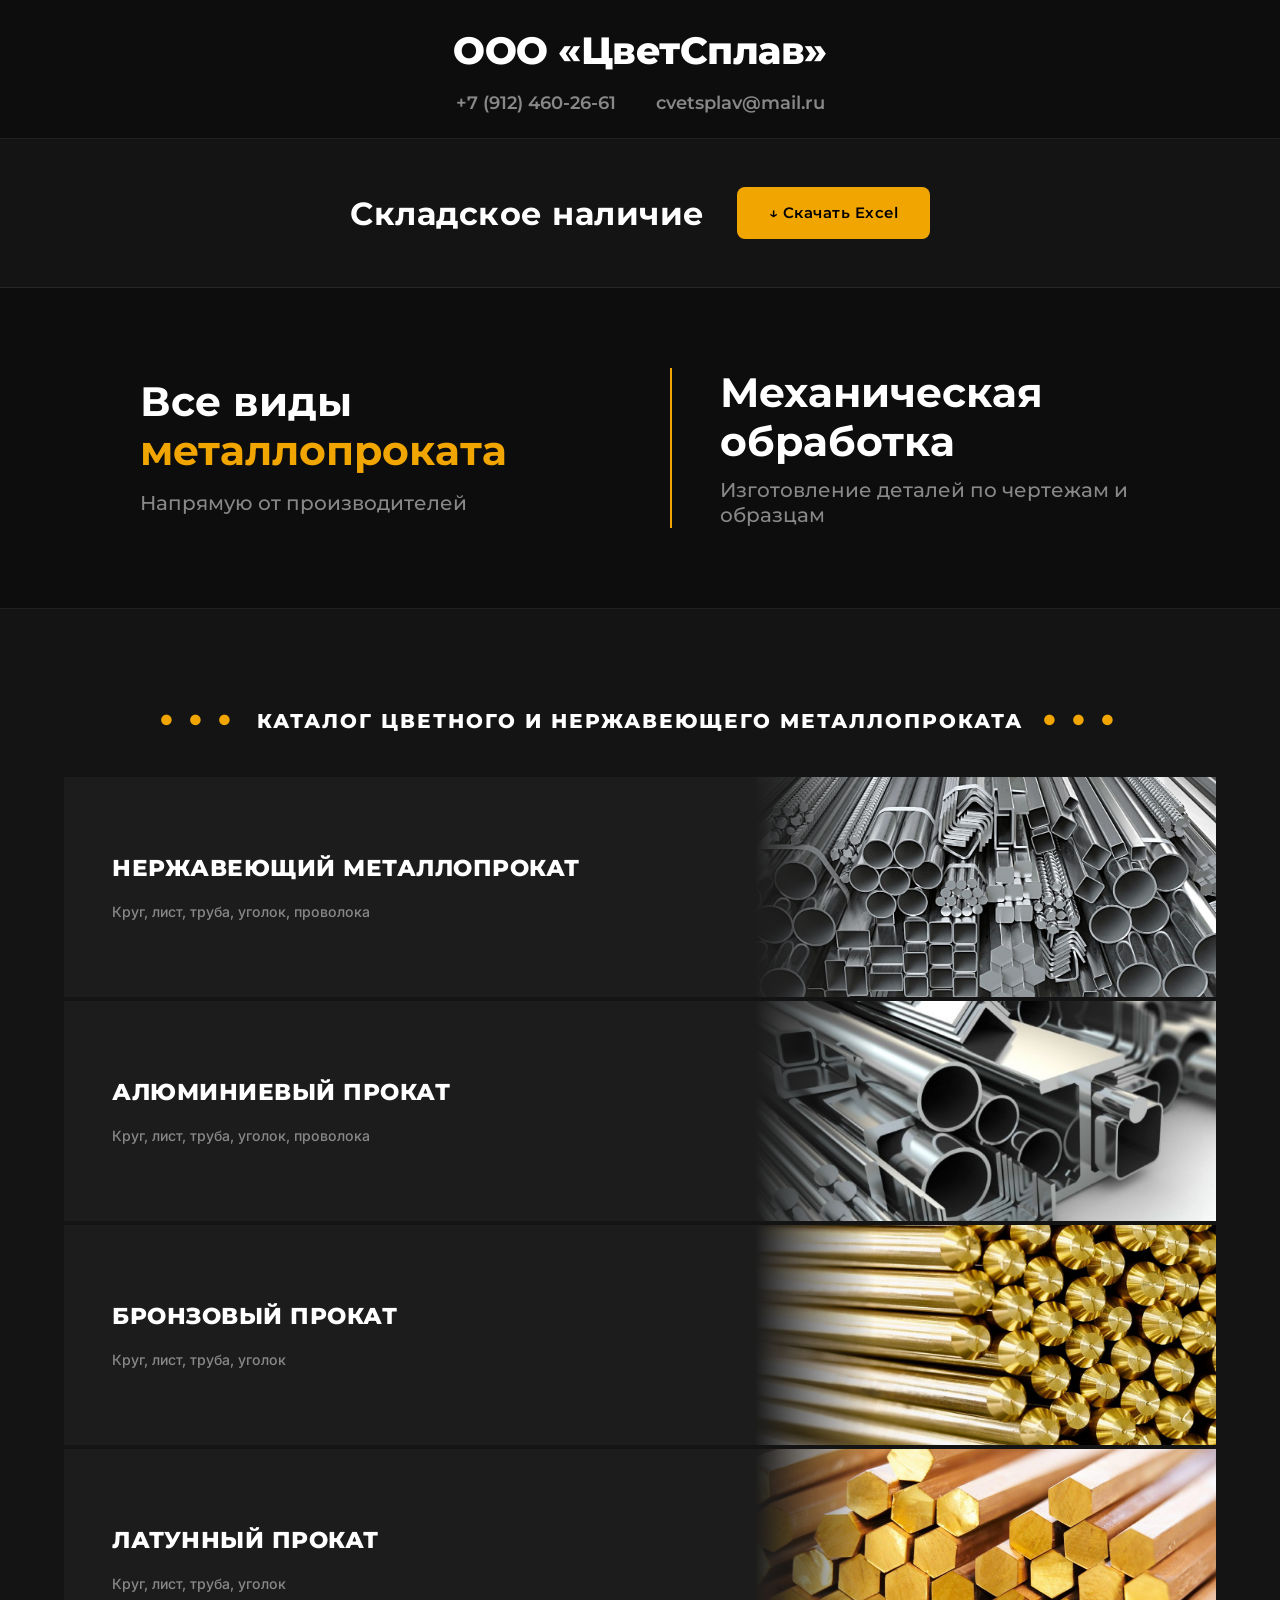
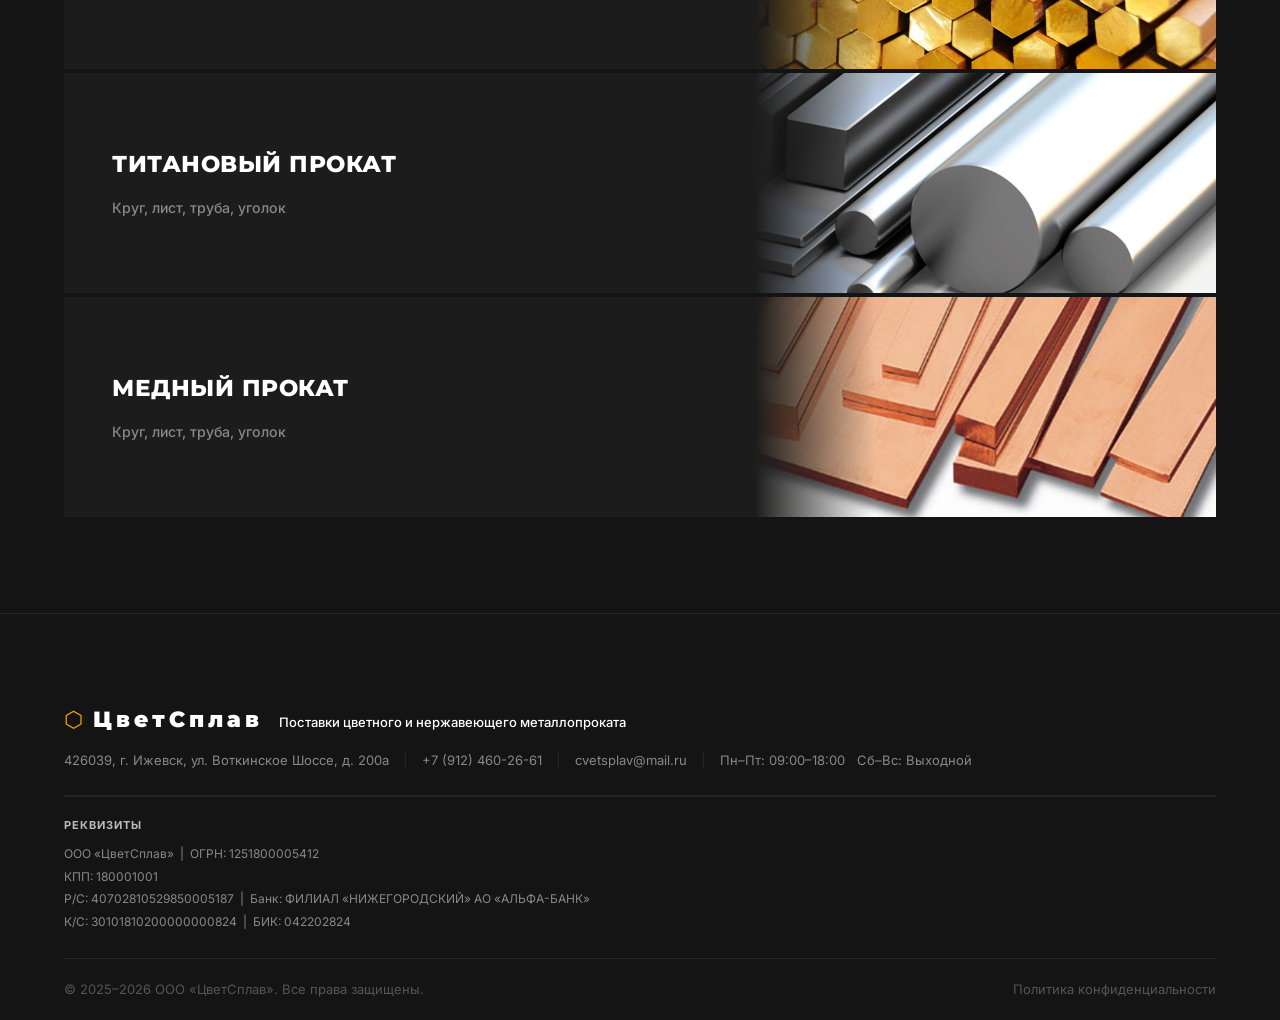
==== commit 73f03092: "fix: match font size of subtitle to title on mobile using same class Co-Authored-By: Claude Sonnet 4" ====
--- a/index.html
+++ b/index.html
@@ -44,8 +44,8 @@
           <p class="hero-split__sub">Напрямую от производителей</p>
         </div>
         <div class="hero-split__right">
-          <h2 class="hero-split__title">Механическая обработка</h2>
-          <p class="hero-split__sub">Изготовление деталей по чертежам и образцам</p>
+          <h2 class="hero-split__title">Механическая <span class="accent">обработка</span></h2>
+          <p class="hero-split__title hero-split__desc">Изготовление деталей <span class="accent">по чертежам и образцам</span></p>
         </div>
       </div>
     </div>
--- a/css/style.css
+++ b/css/style.css
@@ -387,6 +387,18 @@
 .hero-split__right {
   padding-left: 48px;
   border-left: 2px solid var(--accent);
+}
+.hero-split__right .accent {
+  color: var(--white);
+}
+.hero-split__desc {
+  font-size: clamp(16px, 1.6vw, 22px) !important;
+  font-weight: 500 !important;
+  color: var(--text-muted) !important;
+  margin-bottom: 0;
+}
+.hero-split__desc .accent {
+  color: var(--text-muted) !important;
 }
 
 /* ===== HERO ===== */
@@ -1507,7 +1519,14 @@
   .hero__split-right { padding-left: 20px; border-left-width: 2px; }
   .hero__inner { padding: 48px 0; gap: 32px; }
   .hero-split__grid { grid-template-columns: 1fr; gap: 32px; }
-  .hero-split__right { padding-left: 20px; border-left-width: 2px; }
+  .hero-split__right { padding-left: 0; border-left: none; }
+  .hero-split__right .accent { color: var(--accent); }
+  .hero-split__desc {
+    font-size: clamp(28px, 3.2vw, 48px) !important;
+    font-weight: 700 !important;
+    color: var(--white) !important;
+  }
+  .hero-split__desc .accent { color: var(--accent) !important; }
   .hero-split { padding: 48px 0; }
   .catalog__grid { grid-template-columns: repeat(2, 1fr); }
   .cat-row {
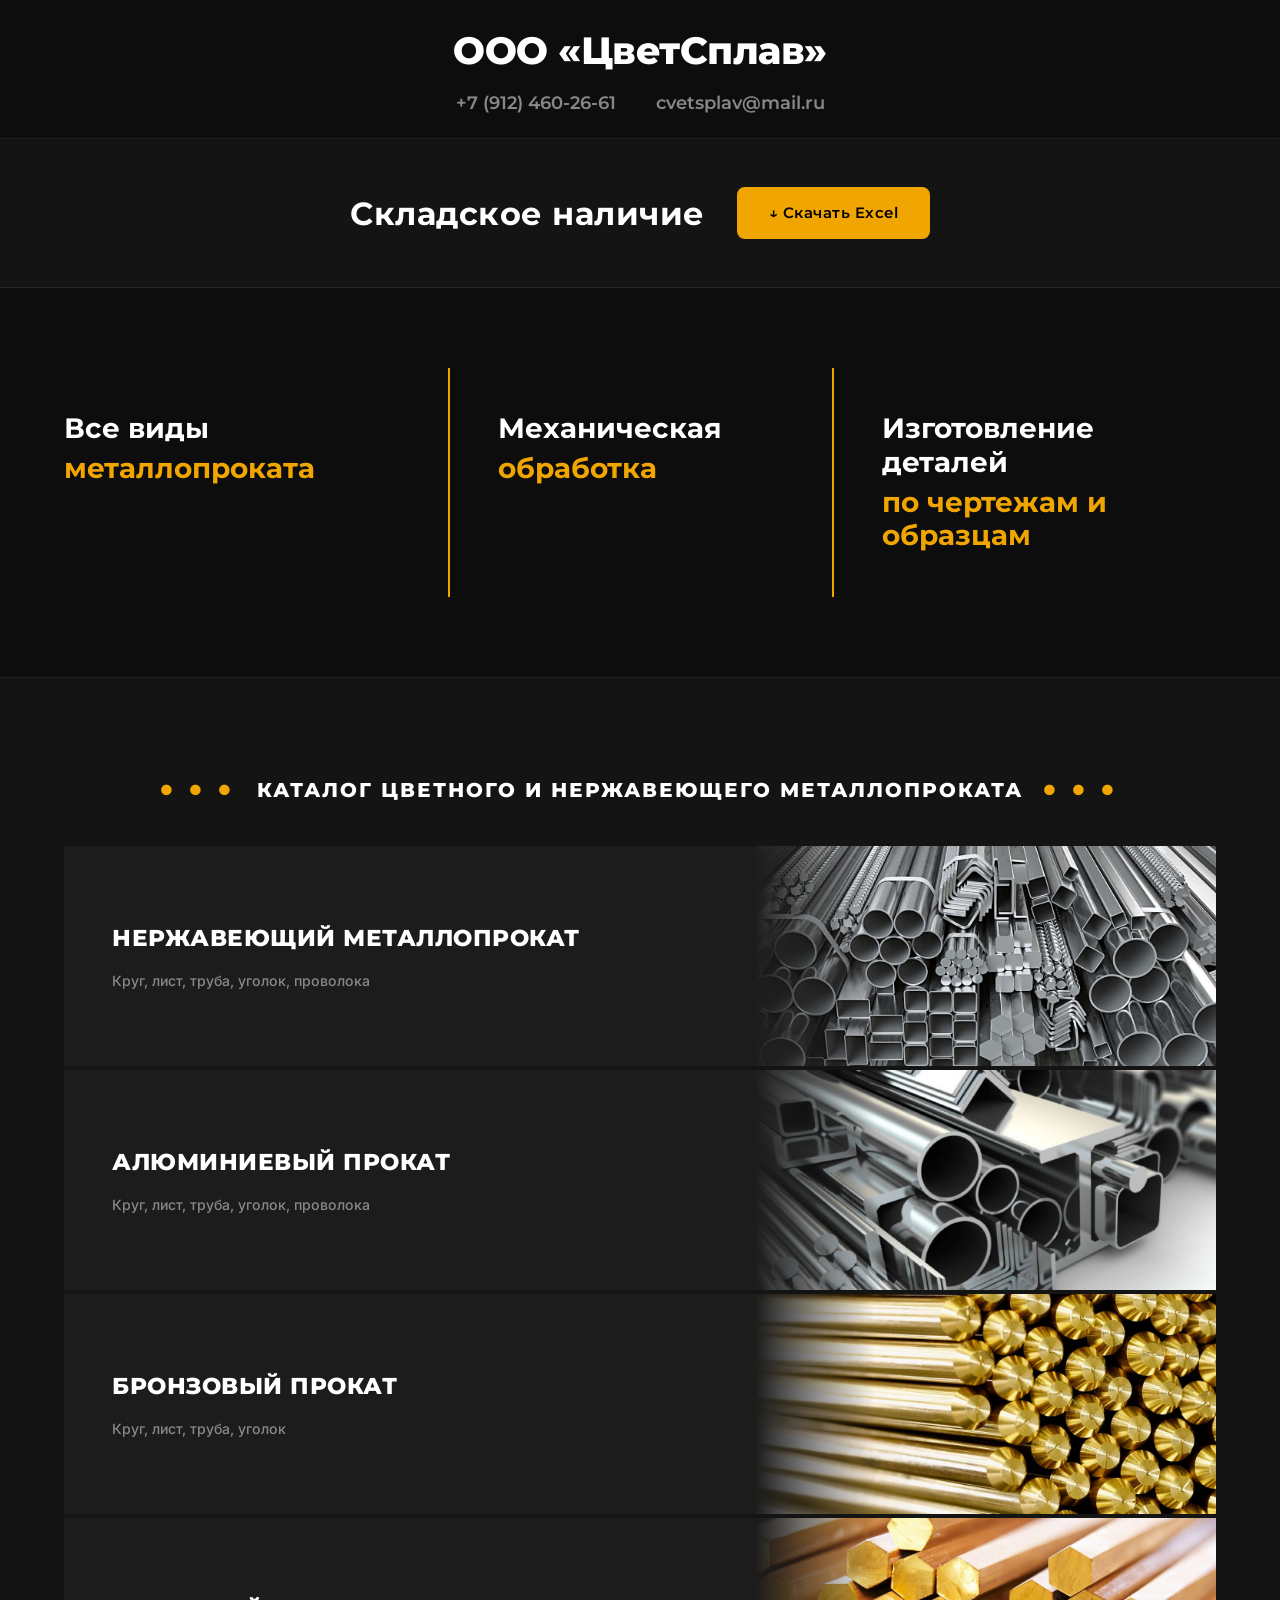
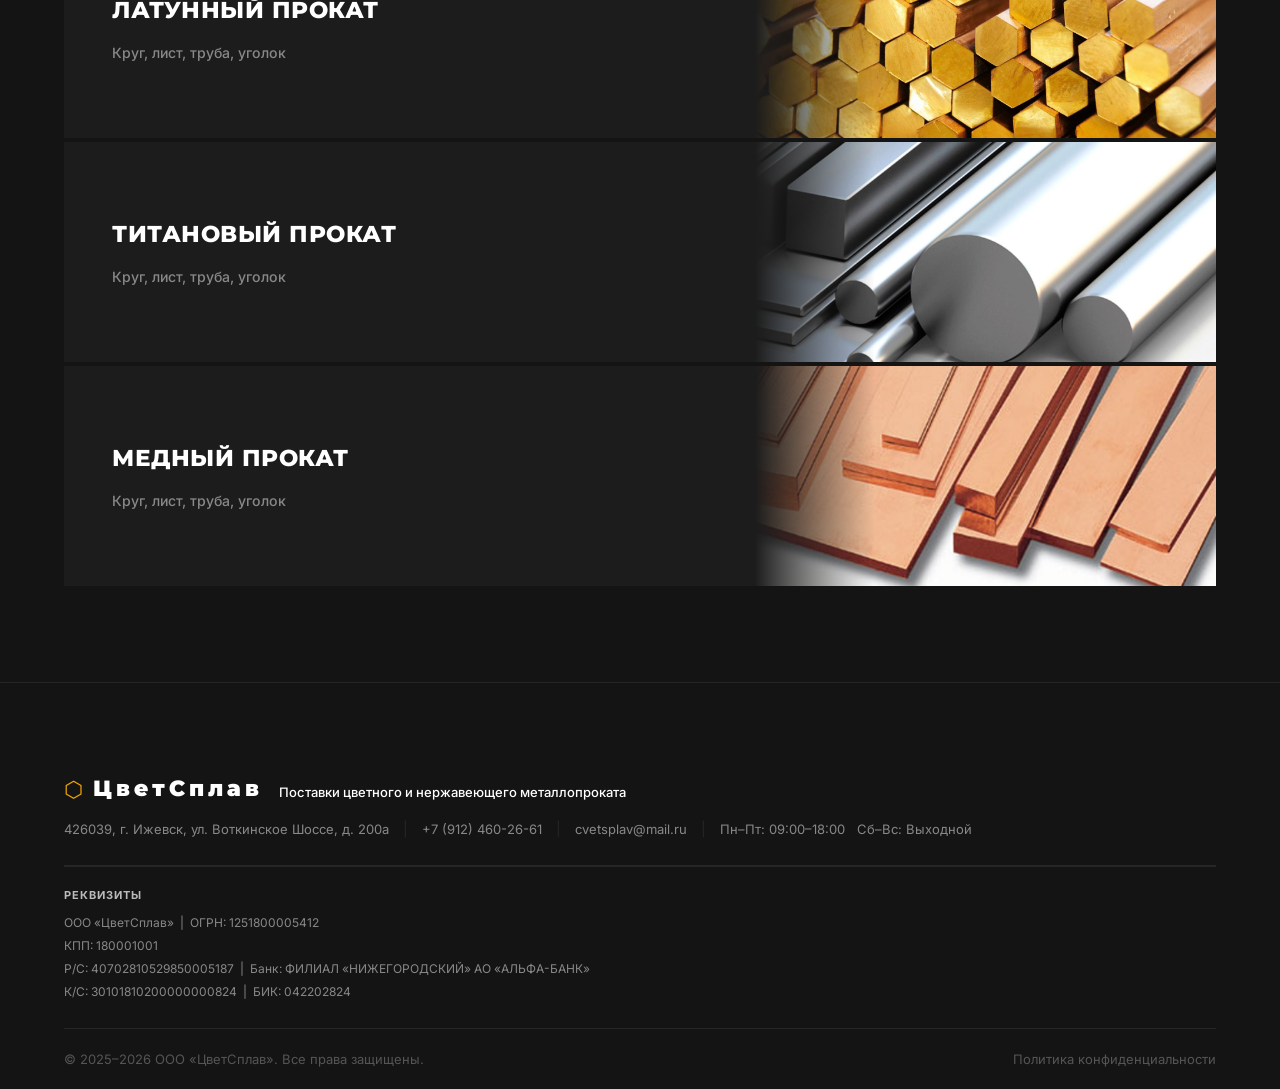
==== commit 617174ec: "redesign: hero-split → 3 equal columns, white+yellow lines, accent dividers Co-Authored-By: Claude S" ====
--- a/index.html
+++ b/index.html
@@ -35,17 +35,21 @@
     </div>
   </section>
 
-  <!-- 4. ДВА ТЕКСТОВЫХ БЛОКА -->
+  <!-- 4. ТРИ ТЕКСТОВЫХ БЛОКА -->
   <section class="hero-split">
     <div class="container">
       <div class="hero-split__grid">
-        <div class="hero-split__left">
-          <h1 class="hero-split__title">Все виды <span class="accent">металлопроката</span></h1>
-          <p class="hero-split__sub">Напрямую от производителей</p>
+        <div class="hero-split__col">
+          <h1 class="hero-split__line1">Все виды</h1>
+          <p class="hero-split__line2">металлопроката</p>
         </div>
-        <div class="hero-split__right">
-          <h2 class="hero-split__title">Механическая <span class="accent">обработка</span></h2>
-          <p class="hero-split__title hero-split__desc">Изготовление деталей <span class="accent">по чертежам и образцам</span></p>
+        <div class="hero-split__col">
+          <h2 class="hero-split__line1">Механическая</h2>
+          <p class="hero-split__line2">обработка</p>
+        </div>
+        <div class="hero-split__col">
+          <h2 class="hero-split__line1">Изготовление деталей</h2>
+          <p class="hero-split__line2">по чертежам и образцам</p>
         </div>
       </div>
     </div>
--- a/css/style.css
+++ b/css/style.css
@@ -363,42 +363,31 @@
 }
 .hero-split__grid {
   display: grid;
-  grid-template-columns: 1fr 1fr;
-  gap: 60px;
-  align-items: center;
-  max-width: 1000px;
-  margin: 0 auto;
-}
-.hero-split__title {
+  grid-template-columns: 1fr 1fr 1fr;
+  align-items: stretch;
+}
+.hero-split__col {
+  padding: 44px 48px;
+  border-left: 2px solid var(--accent);
+}
+.hero-split__col:first-child {
+  border-left: none;
+  padding-left: 0;
+}
+.hero-split__line1 {
   font-family: var(--font-head);
   font-weight: 700;
-  font-size: clamp(28px, 3.2vw, 48px);
+  font-size: clamp(20px, 2.2vw, 32px);
   color: var(--white);
   line-height: 1.2;
-  margin-bottom: 12px;
-}
-.hero-split__sub {
-  font-family: var(--font-head);
-  font-size: clamp(16px, 1.6vw, 22px);
-  font-weight: 500;
-  color: var(--text-muted);
-  line-height: 1.5;
-}
-.hero-split__right {
-  padding-left: 48px;
-  border-left: 2px solid var(--accent);
-}
-.hero-split__right .accent {
-  color: var(--white);
-}
-.hero-split__desc {
-  font-size: clamp(16px, 1.6vw, 22px) !important;
-  font-weight: 500 !important;
-  color: var(--text-muted) !important;
-  margin-bottom: 0;
-}
-.hero-split__desc .accent {
-  color: var(--text-muted) !important;
+  margin-bottom: 6px;
+}
+.hero-split__line2 {
+  font-family: var(--font-head);
+  font-weight: 700;
+  font-size: clamp(20px, 2.2vw, 32px);
+  color: var(--accent);
+  line-height: 1.2;
 }
 
 /* ===== HERO ===== */
@@ -1518,15 +1507,9 @@
   .hero__split { grid-template-columns: 1fr; gap: 32px; }
   .hero__split-right { padding-left: 20px; border-left-width: 2px; }
   .hero__inner { padding: 48px 0; gap: 32px; }
-  .hero-split__grid { grid-template-columns: 1fr; gap: 32px; }
-  .hero-split__right { padding-left: 0; border-left: none; }
-  .hero-split__right .accent { color: var(--accent); }
-  .hero-split__desc {
-    font-size: clamp(28px, 3.2vw, 48px) !important;
-    font-weight: 700 !important;
-    color: var(--white) !important;
-  }
-  .hero-split__desc .accent { color: var(--accent) !important; }
+  .hero-split__grid { grid-template-columns: 1fr; }
+  .hero-split__col { padding: 20px 0; border-left: none; border-top: 1px solid var(--border); }
+  .hero-split__col:first-child { border-top: none; }
   .hero-split { padding: 48px 0; }
   .catalog__grid { grid-template-columns: repeat(2, 1fr); }
   .cat-row {
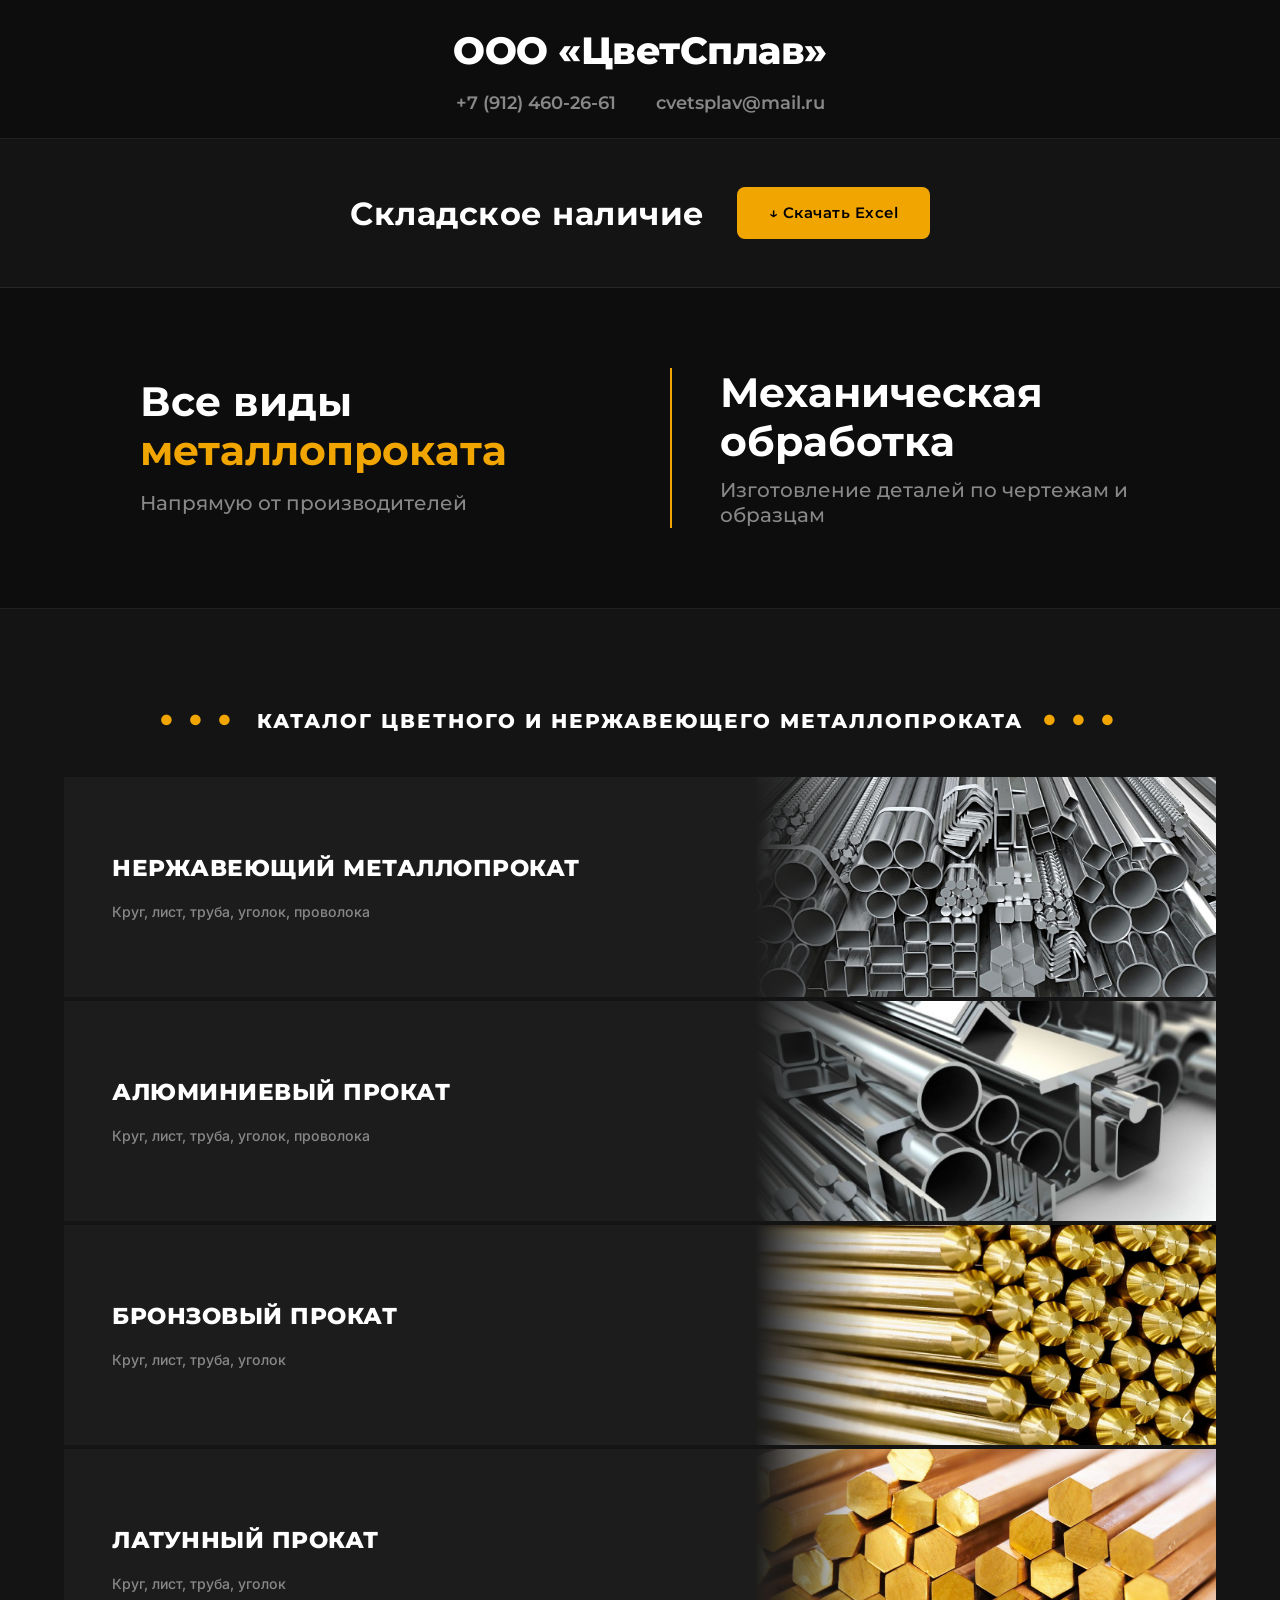
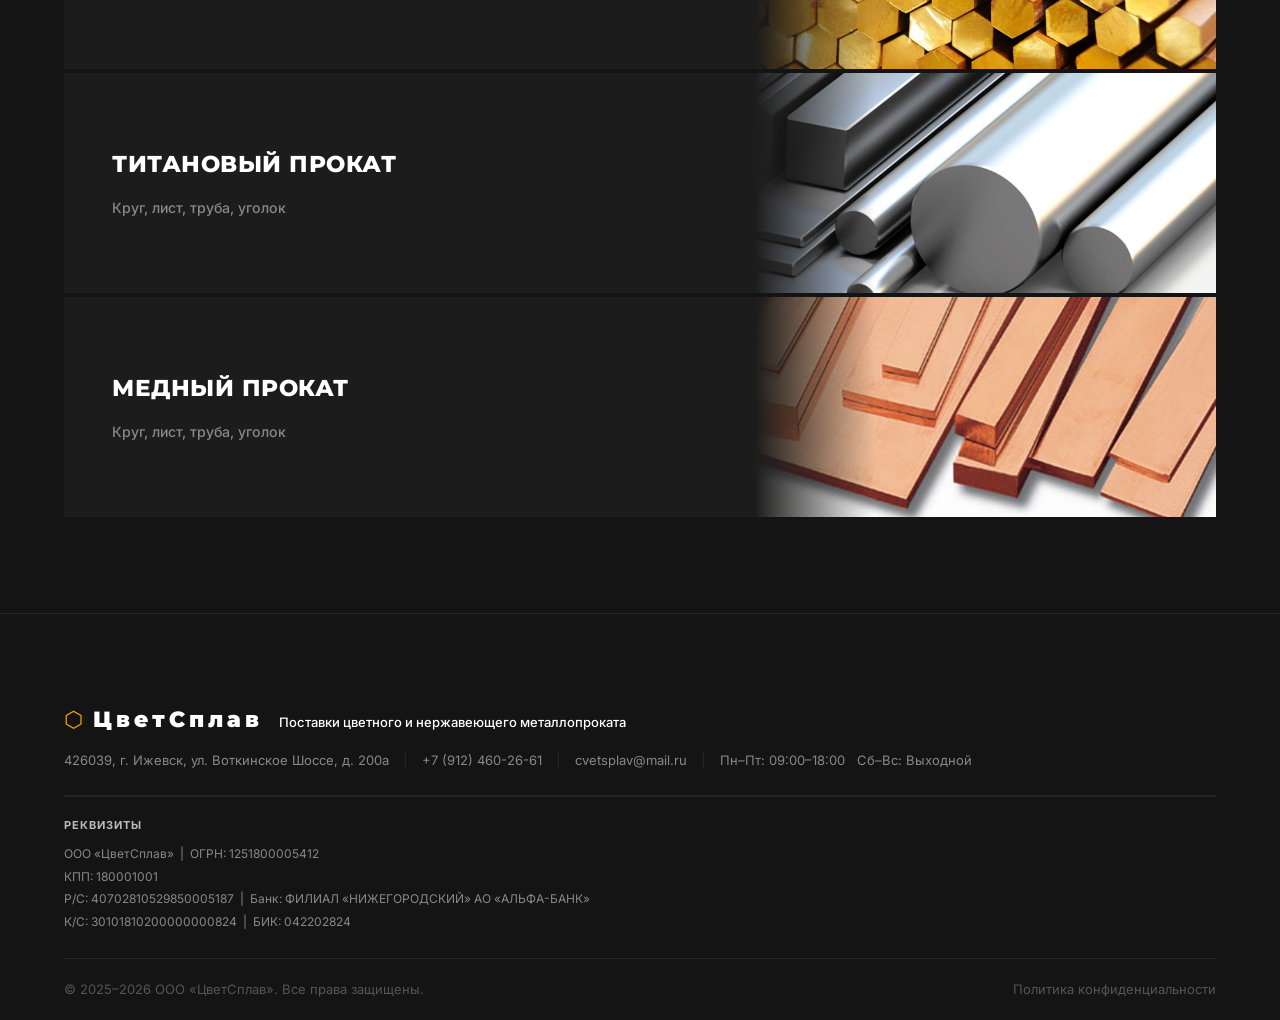
==== commit 47a4ace3: "Revert "redesign: hero-split → 3 equal columns, white+yellow lines, accent dividers" This reverts co" ====
--- a/index.html
+++ b/index.html
@@ -35,21 +35,17 @@
     </div>
   </section>
 
-  <!-- 4. ТРИ ТЕКСТОВЫХ БЛОКА -->
+  <!-- 4. ДВА ТЕКСТОВЫХ БЛОКА -->
   <section class="hero-split">
     <div class="container">
       <div class="hero-split__grid">
-        <div class="hero-split__col">
-          <h1 class="hero-split__line1">Все виды</h1>
-          <p class="hero-split__line2">металлопроката</p>
+        <div class="hero-split__left">
+          <h1 class="hero-split__title">Все виды <span class="accent">металлопроката</span></h1>
+          <p class="hero-split__sub">Напрямую от производителей</p>
         </div>
-        <div class="hero-split__col">
-          <h2 class="hero-split__line1">Механическая</h2>
-          <p class="hero-split__line2">обработка</p>
-        </div>
-        <div class="hero-split__col">
-          <h2 class="hero-split__line1">Изготовление деталей</h2>
-          <p class="hero-split__line2">по чертежам и образцам</p>
+        <div class="hero-split__right">
+          <h2 class="hero-split__title">Механическая <span class="accent">обработка</span></h2>
+          <p class="hero-split__title hero-split__desc">Изготовление деталей <span class="accent">по чертежам и образцам</span></p>
         </div>
       </div>
     </div>
--- a/css/style.css
+++ b/css/style.css
@@ -363,31 +363,42 @@
 }
 .hero-split__grid {
   display: grid;
-  grid-template-columns: 1fr 1fr 1fr;
-  align-items: stretch;
-}
-.hero-split__col {
-  padding: 44px 48px;
+  grid-template-columns: 1fr 1fr;
+  gap: 60px;
+  align-items: center;
+  max-width: 1000px;
+  margin: 0 auto;
+}
+.hero-split__title {
+  font-family: var(--font-head);
+  font-weight: 700;
+  font-size: clamp(28px, 3.2vw, 48px);
+  color: var(--white);
+  line-height: 1.2;
+  margin-bottom: 12px;
+}
+.hero-split__sub {
+  font-family: var(--font-head);
+  font-size: clamp(16px, 1.6vw, 22px);
+  font-weight: 500;
+  color: var(--text-muted);
+  line-height: 1.5;
+}
+.hero-split__right {
+  padding-left: 48px;
   border-left: 2px solid var(--accent);
 }
-.hero-split__col:first-child {
-  border-left: none;
-  padding-left: 0;
-}
-.hero-split__line1 {
-  font-family: var(--font-head);
-  font-weight: 700;
-  font-size: clamp(20px, 2.2vw, 32px);
-  color: var(--white);
-  line-height: 1.2;
-  margin-bottom: 6px;
-}
-.hero-split__line2 {
-  font-family: var(--font-head);
-  font-weight: 700;
-  font-size: clamp(20px, 2.2vw, 32px);
-  color: var(--accent);
-  line-height: 1.2;
+.hero-split__right .accent {
+  color: var(--white);
+}
+.hero-split__desc {
+  font-size: clamp(16px, 1.6vw, 22px) !important;
+  font-weight: 500 !important;
+  color: var(--text-muted) !important;
+  margin-bottom: 0;
+}
+.hero-split__desc .accent {
+  color: var(--text-muted) !important;
 }
 
 /* ===== HERO ===== */
@@ -1507,9 +1518,15 @@
   .hero__split { grid-template-columns: 1fr; gap: 32px; }
   .hero__split-right { padding-left: 20px; border-left-width: 2px; }
   .hero__inner { padding: 48px 0; gap: 32px; }
-  .hero-split__grid { grid-template-columns: 1fr; }
-  .hero-split__col { padding: 20px 0; border-left: none; border-top: 1px solid var(--border); }
-  .hero-split__col:first-child { border-top: none; }
+  .hero-split__grid { grid-template-columns: 1fr; gap: 32px; }
+  .hero-split__right { padding-left: 0; border-left: none; }
+  .hero-split__right .accent { color: var(--accent); }
+  .hero-split__desc {
+    font-size: clamp(28px, 3.2vw, 48px) !important;
+    font-weight: 700 !important;
+    color: var(--white) !important;
+  }
+  .hero-split__desc .accent { color: var(--accent) !important; }
   .hero-split { padding: 48px 0; }
   .catalog__grid { grid-template-columns: repeat(2, 1fr); }
   .cat-row {
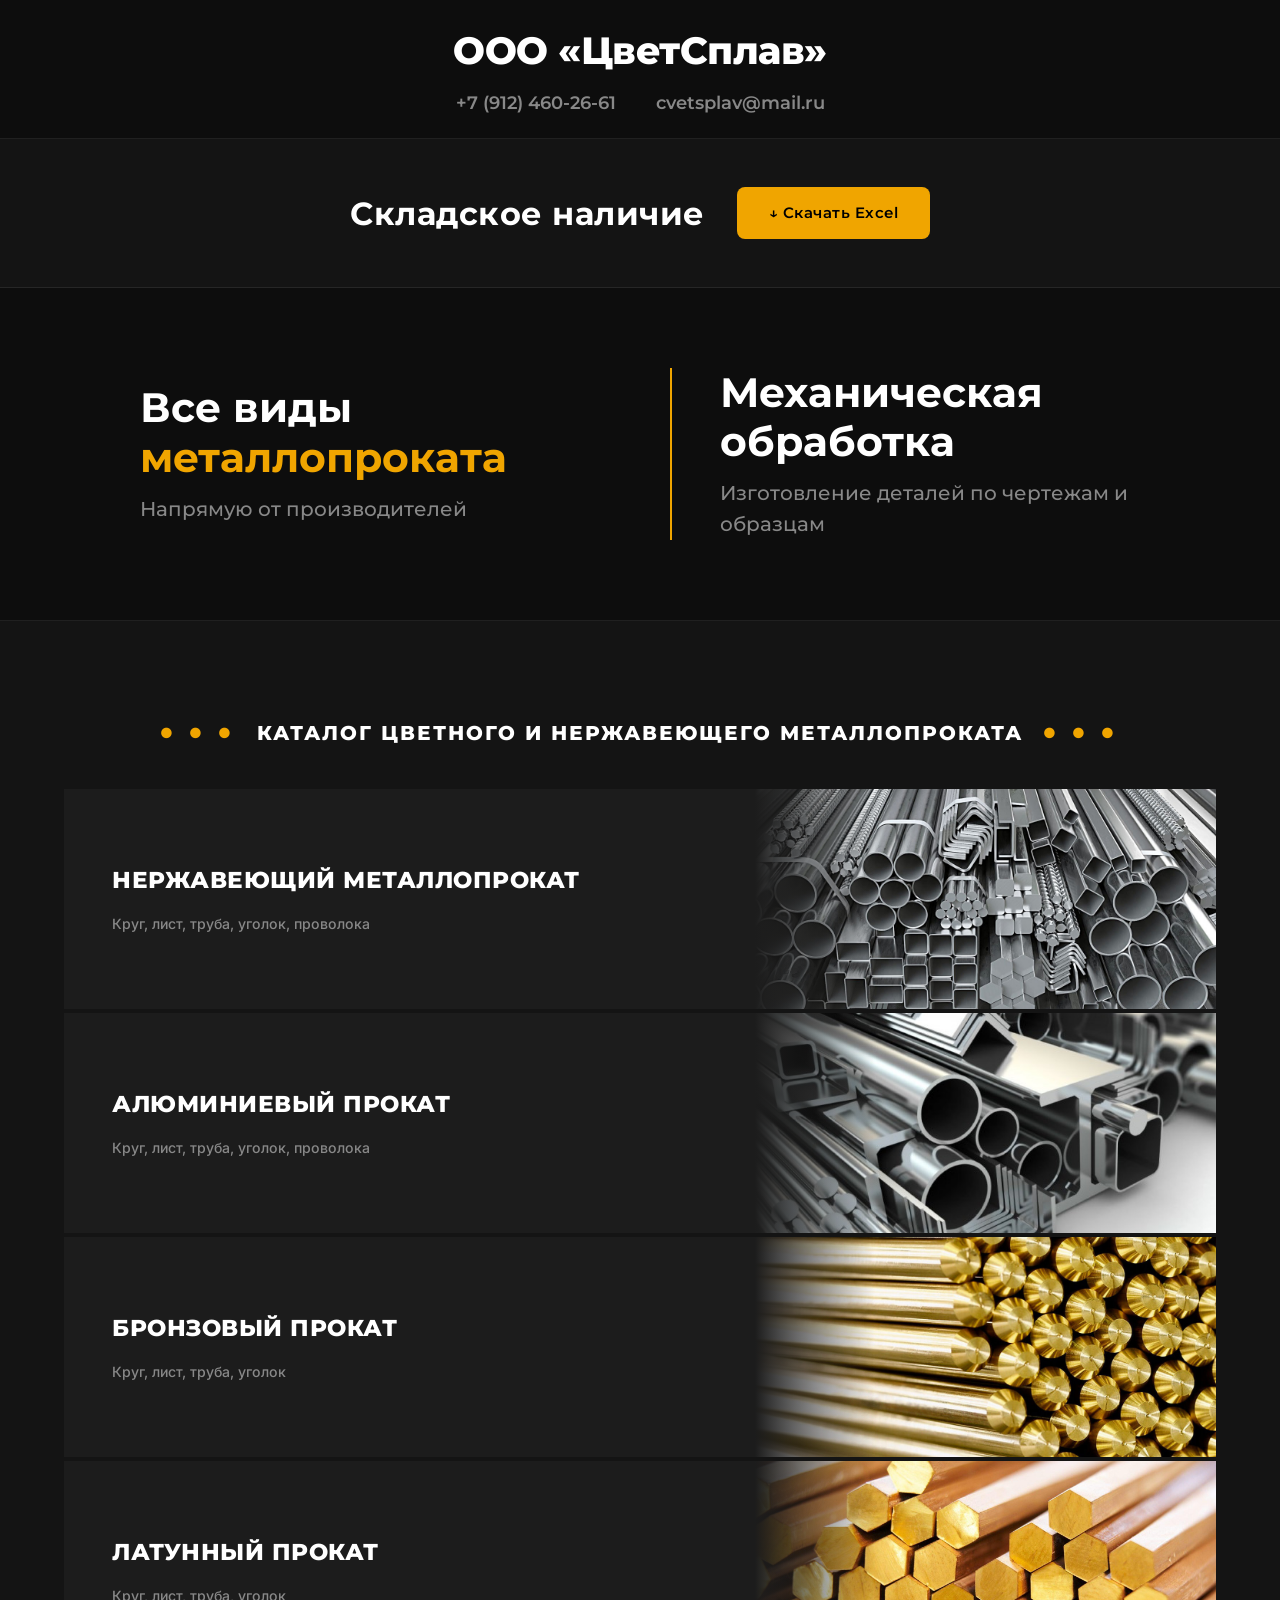
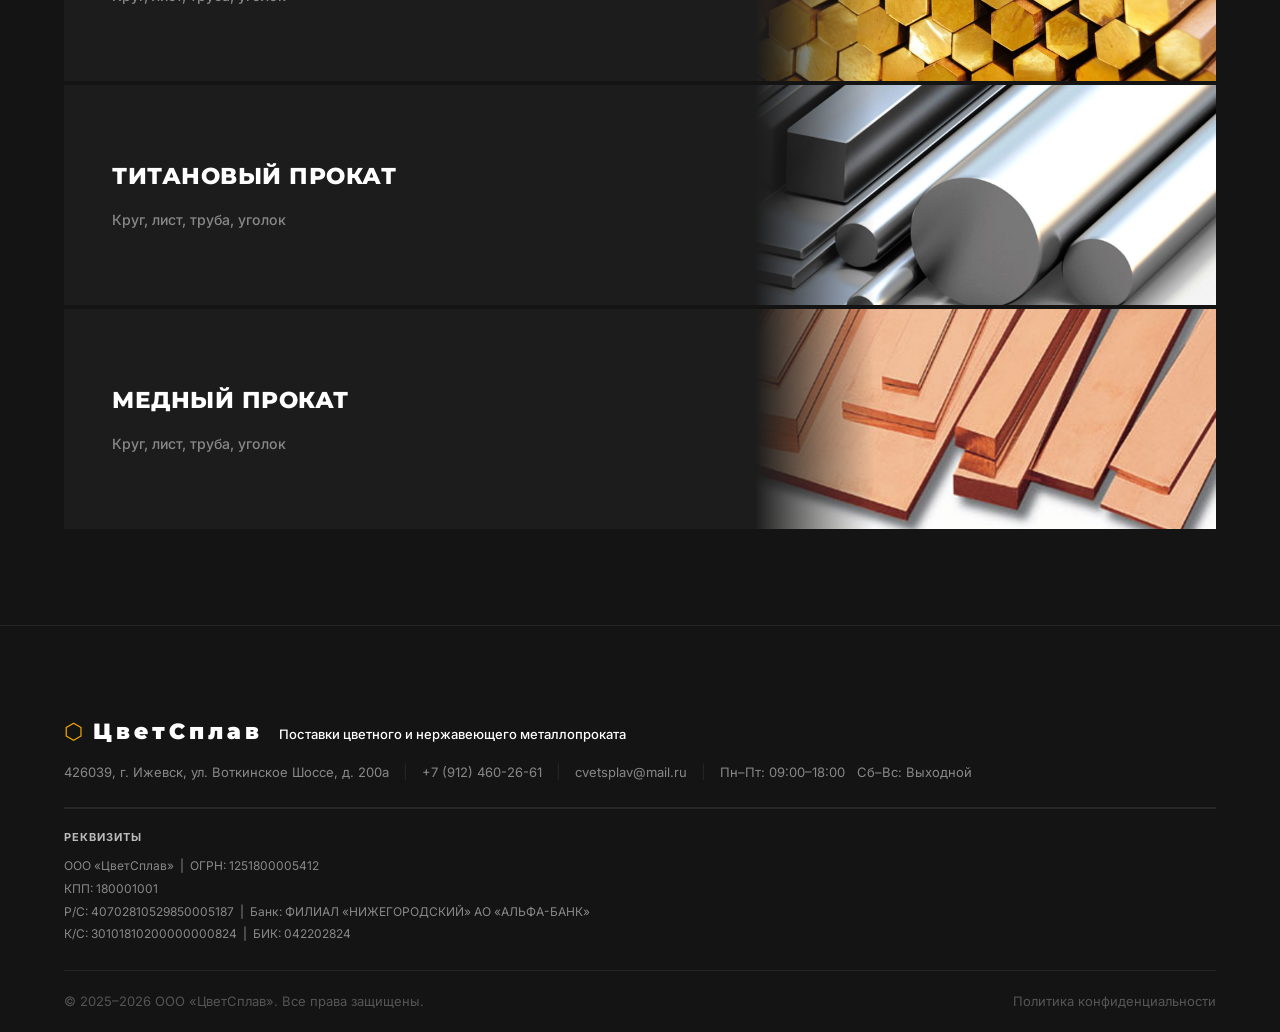
==== commit 0953d9bb: "Revert "fix: match font size of subtitle to title on mobile using same class" This reverts commit 73" ====
--- a/index.html
+++ b/index.html
@@ -45,7 +45,7 @@
         </div>
         <div class="hero-split__right">
           <h2 class="hero-split__title">Механическая <span class="accent">обработка</span></h2>
-          <p class="hero-split__title hero-split__desc">Изготовление деталей <span class="accent">по чертежам и образцам</span></p>
+          <p class="hero-split__sub">Изготовление деталей <span class="accent">по чертежам и образцам</span></p>
         </div>
       </div>
     </div>
--- a/css/style.css
+++ b/css/style.css
@@ -391,14 +391,8 @@
 .hero-split__right .accent {
   color: var(--white);
 }
-.hero-split__desc {
-  font-size: clamp(16px, 1.6vw, 22px) !important;
-  font-weight: 500 !important;
-  color: var(--text-muted) !important;
-  margin-bottom: 0;
-}
-.hero-split__desc .accent {
-  color: var(--text-muted) !important;
+.hero-split__right .hero-split__sub .accent {
+  color: var(--text-muted);
 }
 
 /* ===== HERO ===== */
@@ -1521,12 +1515,14 @@
   .hero-split__grid { grid-template-columns: 1fr; gap: 32px; }
   .hero-split__right { padding-left: 0; border-left: none; }
   .hero-split__right .accent { color: var(--accent); }
-  .hero-split__desc {
-    font-size: clamp(28px, 3.2vw, 48px) !important;
-    font-weight: 700 !important;
-    color: var(--white) !important;
+  .hero-split__right .hero-split__sub {
+    font-family: var(--font-head);
+    font-size: clamp(28px, 3.2vw, 48px);
+    font-weight: 700;
+    color: var(--white);
+    line-height: 1.2;
   }
-  .hero-split__desc .accent { color: var(--accent) !important; }
+  .hero-split__right .hero-split__sub .accent { color: var(--accent); }
   .hero-split { padding: 48px 0; }
   .catalog__grid { grid-template-columns: repeat(2, 1fr); }
   .cat-row {
